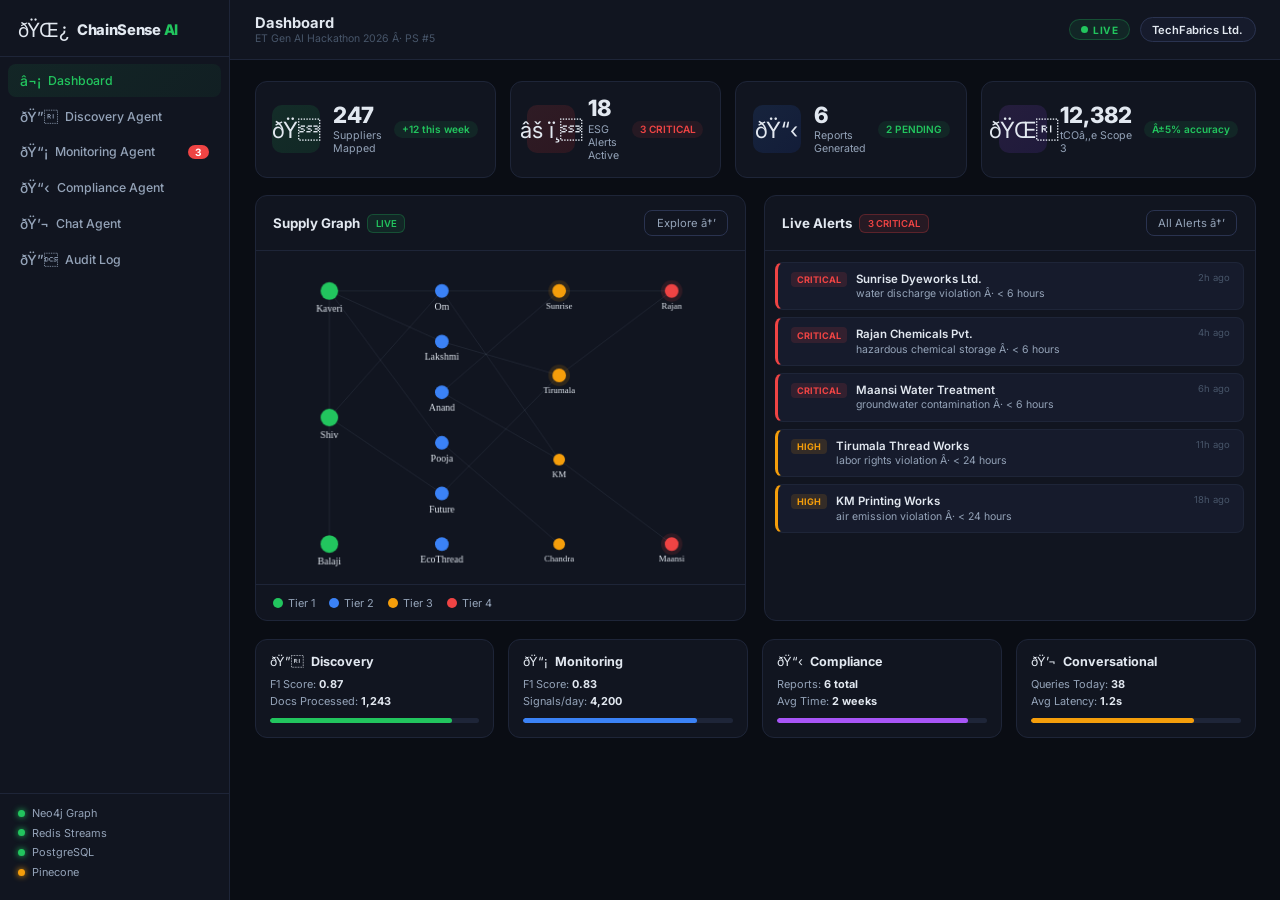
==== demo/ChainSense_AI_Demo.html @ 5a939021 "feat(demo): complete interactive frontend demo (no API keys required) - Single-file demo: demo/Chain" ====
﻿<!DOCTYPE html>
<html lang="en">
<head>
  <meta charset="UTF-8" />
  <meta name="viewport" content="width=device-width, initial-scale=1.0" />
  <title>ChainSense AI â€” Scope 3 Supply Chain Intelligence</title>
  <meta name="description" content="ChainSense AI: Autonomous GenAI platform for Scope 3 supply chain ESG intelligence. Discover, monitor, and report on Tier 1-4 suppliers in real time." />
  <link rel="preconnect" href="https://fonts.googleapis.com" />
  <link href="https://fonts.googleapis.com/css2?family=Inter:wght@300;400;500;600;700;800&family=JetBrains+Mono:wght@400;500&display=swap" rel="stylesheet" />
  <style>
/* â”€â”€â”€ Reset & Base â”€â”€â”€â”€â”€â”€â”€â”€â”€â”€â”€â”€â”€â”€â”€â”€â”€â”€â”€â”€â”€â”€â”€â”€â”€â”€â”€â”€â”€â”€â”€â”€â”€â”€â”€â”€â”€â”€â”€â”€â”€â”€â”€â”€â”€â”€â”€â”€â”€â”€â”€â”€â”€â”€â”€â”€â”€â”€â”€ */
*, *::before, *::after { box-sizing: border-box; margin: 0; padding: 0; }

:root {
  --bg:       #0a0d14;
  --surface:  #111520;
  --surface2: #161b2c;
  --border:   #1e2538;
  --border2:  #2a3350;
  --text:     #e2e8f0;
  --text2:    #94a3b8;
  --text3:    #475569;
  --accent:   #22c55e;
  --accent2:  #16a34a;
  --blue:     #3b82f6;
  --purple:   #a855f7;
  --amber:    #f59e0b;
  --red:      #ef4444;
  --font:     'Inter', sans-serif;
  --mono:     'JetBrains Mono', monospace;
  --radius:   12px;
  --radius-sm:8px;
  --sidebar-w:230px;
  --topbar-h: 60px;
  --shadow:   0 4px 24px rgba(0,0,0,.45);
}

html { font-size: 14px; }
body {
  font-family: var(--font);
  background: var(--bg);
  color: var(--text);
  display: flex;
  min-height: 100vh;
  overflow-x: hidden;
}

/* â”€â”€â”€ Sidebar â”€â”€â”€â”€â”€â”€â”€â”€â”€â”€â”€â”€â”€â”€â”€â”€â”€â”€â”€â”€â”€â”€â”€â”€â”€â”€â”€â”€â”€â”€â”€â”€â”€â”€â”€â”€â”€â”€â”€â”€â”€â”€â”€â”€â”€â”€â”€â”€â”€â”€â”€â”€â”€â”€â”€â”€â”€â”€â”€â”€â”€â”€â”€â”€â”€ */
.sidebar {
  width: var(--sidebar-w);
  background: var(--surface);
  border-right: 1px solid var(--border);
  display: flex;
  flex-direction: column;
  position: fixed;
  top: 0; left: 0; bottom: 0;
  z-index: 100;
  padding: 0 0 1rem;
}

.sidebar-logo {
  display: flex; align-items: center; gap: .6rem;
  padding: 1.25rem 1.25rem 1rem;
  border-bottom: 1px solid var(--border);
  margin-bottom: .5rem;
}
.logo-icon { font-size: 1.4rem; }
.logo-text { font-weight: 800; font-size: 1.05rem; letter-spacing: -.3px; }
.logo-accent { color: var(--accent); }

.sidebar-nav { flex: 1; display: flex; flex-direction: column; gap: 2px; padding: 0 .6rem; }

.nav-item {
  display: flex; align-items: center; gap: .55rem;
  background: none; border: none; color: var(--text2);
  padding: .6rem .8rem; border-radius: var(--radius-sm);
  cursor: pointer; font-size: .88rem; font-family: var(--font);
  font-weight: 500; text-align: left; width: 100%;
  transition: background .15s, color .15s;
  position: relative;
}
.nav-item:hover { background: var(--surface2); color: var(--text); }
.nav-item.active { background: linear-gradient(135deg,#22c55e18,#16a34a12); color: var(--accent); }
.nav-icon { font-size: 1rem; }
.badge {
  margin-left: auto; background: var(--red);
  color: #fff; border-radius: 20px; padding: 1px 7px; font-size: .72rem; font-weight: 700;
}

.sidebar-status {
  border-top: 1px solid var(--border); padding: .9rem 1.25rem .5rem;
  display: flex; flex-direction: column; gap: .4rem;
}
.status-row { display: flex; align-items: center; gap: .5rem; font-size: .78rem; color: var(--text2); }
.status-dot { width: 7px; height: 7px; border-radius: 50%; }
.status-dot.green { background: var(--accent); box-shadow: 0 0 6px var(--accent); }
.status-dot.yellow { background: var(--amber); box-shadow: 0 0 6px var(--amber); }

/* â”€â”€â”€ Main â”€â”€â”€â”€â”€â”€â”€â”€â”€â”€â”€â”€â”€â”€â”€â”€â”€â”€â”€â”€â”€â”€â”€â”€â”€â”€â”€â”€â”€â”€â”€â”€â”€â”€â”€â”€â”€â”€â”€â”€â”€â”€â”€â”€â”€â”€â”€â”€â”€â”€â”€â”€â”€â”€â”€â”€â”€â”€â”€â”€â”€â”€â”€â”€â”€â”€â”€â”€ */
.main {
  margin-left: var(--sidebar-w);
  flex: 1; display: flex; flex-direction: column;
  min-height: 100vh;
}

.topbar {
  height: var(--topbar-h);
  background: var(--surface);
  border-bottom: 1px solid var(--border);
  display: flex; align-items: center; justify-content: space-between;
  padding: 0 1.75rem;
  position: sticky; top: 0; z-index: 90;
}
.topbar-left { display: flex; flex-direction: column; }
.topbar-title { font-weight: 700; font-size: 1.05rem; }
.topbar-sub { font-size: .75rem; color: var(--text3); }
.topbar-right { display: flex; align-items: center; gap: .75rem; }

.livepill {
  display: flex; align-items: center; gap: .4rem;
  background: #22c55e18; border: 1px solid #22c55e44;
  color: var(--accent); padding: .25rem .75rem; border-radius: 20px;
  font-size: .72rem; font-weight: 700; letter-spacing: .05em;
}
.pulse {
  width: 7px; height: 7px; border-radius: 50%; background: var(--accent);
  animation: pulse 1.4s infinite;
}
@keyframes pulse { 0%,100% { opacity:1; box-shadow:0 0 0 0 #22c55e88; }
  50% { opacity:.7; box-shadow:0 0 0 5px #22c55e00; } }

.enterprise-badge {
  background: var(--surface2); border: 1px solid var(--border2);
  padding: .3rem .8rem; border-radius: 20px; font-size: .8rem; font-weight: 600;
}

/* â”€â”€â”€ Tab Content â”€â”€â”€â”€â”€â”€â”€â”€â”€â”€â”€â”€â”€â”€â”€â”€â”€â”€â”€â”€â”€â”€â”€â”€â”€â”€â”€â”€â”€â”€â”€â”€â”€â”€â”€â”€â”€â”€â”€â”€â”€â”€â”€â”€â”€â”€â”€â”€â”€â”€â”€â”€â”€â”€â”€â”€â”€â”€â”€â”€â”€ */
.tab-content { display: none; padding: 1.5rem 1.75rem; flex: 1; }
.tab-content.active { display: block; }

/* â”€â”€â”€ KPIs â”€â”€â”€â”€â”€â”€â”€â”€â”€â”€â”€â”€â”€â”€â”€â”€â”€â”€â”€â”€â”€â”€â”€â”€â”€â”€â”€â”€â”€â”€â”€â”€â”€â”€â”€â”€â”€â”€â”€â”€â”€â”€â”€â”€â”€â”€â”€â”€â”€â”€â”€â”€â”€â”€â”€â”€â”€â”€â”€â”€â”€â”€â”€â”€â”€â”€â”€â”€ */
.kpi-row { display: grid; grid-template-columns: repeat(4,1fr); gap: 1rem; margin-bottom: 1.25rem; }
.kpi-card {
  background: var(--surface); border: 1px solid var(--border);
  border-radius: var(--radius); padding: 1.1rem 1.2rem;
  display: flex; align-items: center; gap: .9rem;
  transition: border-color .2s, transform .2s;
}
.kpi-card:hover { border-color: var(--border2); transform: translateY(-2px); }
.kpi-icon { font-size: 1.6rem; width: 48px; height: 48px; border-radius: 10px; display:flex;align-items:center;justify-content:center; }
.kpi-info { flex:1; }
.kpi-val { font-size: 1.6rem; font-weight: 800; line-height: 1; }
.kpi-label { font-size: .76rem; color: var(--text2); margin-top: .2rem; }
.kpi-delta { font-size: .72rem; font-weight: 600; padding: .15rem .55rem; border-radius: 20px; white-space:nowrap; }
.kpi-delta.up { color: var(--accent); background: #22c55e18; }
.kpi-delta.down { color: var(--red); background: #ef444418; }

/* â”€â”€â”€ Grid Layouts â”€â”€â”€â”€â”€â”€â”€â”€â”€â”€â”€â”€â”€â”€â”€â”€â”€â”€â”€â”€â”€â”€â”€â”€â”€â”€â”€â”€â”€â”€â”€â”€â”€â”€â”€â”€â”€â”€â”€â”€â”€â”€â”€â”€â”€â”€â”€â”€â”€â”€â”€â”€â”€â”€â”€â”€â”€â”€â”€â”€ */
.grid-2 { display: grid; grid-template-columns: 1fr 1fr; gap: 1.25rem; }
.grid-4 { display: grid; grid-template-columns: repeat(4,1fr); gap: 1rem; margin-top: 1.25rem; }

/* â”€â”€â”€ Cards â”€â”€â”€â”€â”€â”€â”€â”€â”€â”€â”€â”€â”€â”€â”€â”€â”€â”€â”€â”€â”€â”€â”€â”€â”€â”€â”€â”€â”€â”€â”€â”€â”€â”€â”€â”€â”€â”€â”€â”€â”€â”€â”€â”€â”€â”€â”€â”€â”€â”€â”€â”€â”€â”€â”€â”€â”€â”€â”€â”€â”€â”€â”€â”€â”€â”€â”€ */
.card {
  background: var(--surface); border: 1px solid var(--border);
  border-radius: var(--radius); overflow: hidden;
}
.card-tall { min-height: 400px; }
.card-header {
  display: flex; align-items: center; justify-content: space-between;
  padding: 1rem 1.25rem; border-bottom: 1px solid var(--border);
}
.card-header h2 { font-size: .95rem; font-weight: 700; display: flex; align-items: center; gap: .5rem; }

/* â”€â”€â”€ Tags â”€â”€â”€â”€â”€â”€â”€â”€â”€â”€â”€â”€â”€â”€â”€â”€â”€â”€â”€â”€â”€â”€â”€â”€â”€â”€â”€â”€â”€â”€â”€â”€â”€â”€â”€â”€â”€â”€â”€â”€â”€â”€â”€â”€â”€â”€â”€â”€â”€â”€â”€â”€â”€â”€â”€â”€â”€â”€â”€â”€â”€â”€â”€â”€â”€â”€â”€â”€ */
.tag {
  font-size: .68rem; font-weight: 600; padding: .2rem .55rem; border-radius: 6px;
  background: var(--surface2); border: 1px solid var(--border2); color: var(--text2);
}
.tag-live { background: #22c55e18; border-color: #22c55e44; color: var(--accent); }
.tag-crit { background: #ef444418; border-color: #ef444444; color: var(--red); }

/* â”€â”€â”€ Buttons â”€â”€â”€â”€â”€â”€â”€â”€â”€â”€â”€â”€â”€â”€â”€â”€â”€â”€â”€â”€â”€â”€â”€â”€â”€â”€â”€â”€â”€â”€â”€â”€â”€â”€â”€â”€â”€â”€â”€â”€â”€â”€â”€â”€â”€â”€â”€â”€â”€â”€â”€â”€â”€â”€â”€â”€â”€â”€â”€â”€â”€â”€â”€â”€â”€ */
.btn-ghost {
  background: none; border: 1px solid var(--border2); color: var(--text2);
  padding: .35rem .8rem; border-radius: var(--radius-sm); cursor: pointer;
  font-family: var(--font); font-size: .8rem; transition: all .15s;
}
.btn-ghost:hover { border-color: var(--accent); color: var(--accent); }
.btn-primary {
  background: linear-gradient(135deg,var(--accent),var(--accent2));
  color: #fff; border: none; padding: .6rem 1.25rem; border-radius: var(--radius-sm);
  cursor: pointer; font-family: var(--font); font-size: .88rem; font-weight: 600;
  transition: opacity .15s, transform .15s; width: 100%; margin-top: .5rem;
}
.btn-primary:hover { opacity: .9; transform: translateY(-1px); }
.btn-success {
  background: linear-gradient(135deg,#22c55e,#16a34a); color:#fff; border:none;
  padding:.5rem 1rem; border-radius:var(--radius-sm); cursor:pointer;
  font-family:var(--font); font-size:.85rem; font-weight:600; transition:opacity .15s;
}
.btn-success:hover { opacity:.9; }
.btn-danger {
  background: linear-gradient(135deg,#ef4444,#dc2626); color:#fff; border:none;
  padding:.5rem 1rem; border-radius:var(--radius-sm); cursor:pointer;
  font-family:var(--font); font-size:.85rem; font-weight:600; transition:opacity .15s;
}
.btn-danger:hover { opacity:.9; }

/* â”€â”€â”€ Graph Canvas â”€â”€â”€â”€â”€â”€â”€â”€â”€â”€â”€â”€â”€â”€â”€â”€â”€â”€â”€â”€â”€â”€â”€â”€â”€â”€â”€â”€â”€â”€â”€â”€â”€â”€â”€â”€â”€â”€â”€â”€â”€â”€â”€â”€â”€â”€â”€â”€â”€â”€â”€â”€â”€â”€â”€â”€â”€â”€â”€â”€ */
canvas { display: block; width: 100%; }
.graph-legend {
  display: flex; gap: 1rem; padding: .75rem 1.25rem;
  border-top: 1px solid var(--border);
}
.leg { display:flex;align-items:center;gap:.35rem; font-size:.78rem; color:var(--text2); }
.dot { width:10px;height:10px;border-radius:50%; }

/* â”€â”€â”€ Alert Feed â”€â”€â”€â”€â”€â”€â”€â”€â”€â”€â”€â”€â”€â”€â”€â”€â”€â”€â”€â”€â”€â”€â”€â”€â”€â”€â”€â”€â”€â”€â”€â”€â”€â”€â”€â”€â”€â”€â”€â”€â”€â”€â”€â”€â”€â”€â”€â”€â”€â”€â”€â”€â”€â”€â”€â”€â”€â”€â”€â”€â”€â”€ */
.alert-feed { padding: .75rem; display: flex; flex-direction: column; gap: .5rem; max-height: 340px; overflow-y: auto; }
.alert-mini {
  background: var(--surface2); border: 1px solid var(--border);
  border-radius: var(--radius-sm); padding: .65rem .9rem;
  display: flex; align-items: flex-start; gap: .6rem;
  animation: fadeIn .3s ease;
}
.alert-mini.CRITICAL { border-left: 3px solid var(--red); }
.alert-mini.HIGH { border-left: 3px solid var(--amber); }
.alert-mini.MEDIUM { border-left: 3px solid var(--blue); }
.alert-mini.LOW { border-left: 3px solid var(--text3); }
.alert-sev {
  font-size: .65rem; font-weight: 700; padding: .15rem .45rem; border-radius: 4px; white-space:nowrap;
}
.sev-CRITICAL { background:#ef444422; color:var(--red); }
.sev-HIGH { background:#f59e0b22; color:var(--amber); }
.sev-MEDIUM { background:#3b82f622; color:var(--blue); }
.sev-LOW { background:#47556922; color:var(--text2); }
.alert-info { flex:1; }
.alert-supplier { font-weight: 600; font-size: .82rem; }
.alert-desc { font-size: .75rem; color: var(--text2); margin-top: .1rem; }
.alert-time { font-size: .68rem; color: var(--text3); white-space:nowrap; }

/* â”€â”€â”€ Agent Cards â”€â”€â”€â”€â”€â”€â”€â”€â”€â”€â”€â”€â”€â”€â”€â”€â”€â”€â”€â”€â”€â”€â”€â”€â”€â”€â”€â”€â”€â”€â”€â”€â”€â”€â”€â”€â”€â”€â”€â”€â”€â”€â”€â”€â”€â”€â”€â”€â”€â”€â”€â”€â”€â”€â”€â”€â”€â”€â”€â”€â”€ */
.agent-card {
  background: var(--surface); border: 1px solid var(--border);
  border-radius: var(--radius); padding: 1rem;
}
.agent-hdr { display:flex;align-items:center;gap:.5rem; font-size:.9rem; margin-bottom:.6rem; }
.agent-stat { font-size:.78rem; color:var(--text2); margin-bottom:.2rem; }
.agent-stat b { color:var(--text); }
.progress-bar { background:var(--border); border-radius:20px; height:5px; margin-top:.7rem; overflow:hidden; }
.progress-fill { height:100%; border-radius:20px; transition:width 1s ease; }
.green { color: var(--accent); }

/* â”€â”€â”€ Upload â”€â”€â”€â”€â”€â”€â”€â”€â”€â”€â”€â”€â”€â”€â”€â”€â”€â”€â”€â”€â”€â”€â”€â”€â”€â”€â”€â”€â”€â”€â”€â”€â”€â”€â”€â”€â”€â”€â”€â”€â”€â”€â”€â”€â”€â”€â”€â”€â”€â”€â”€â”€â”€â”€â”€â”€â”€â”€â”€â”€â”€â”€â”€â”€â”€â”€ */
.upload-zone {
  border: 2px dashed var(--border2); border-radius: var(--radius);
  padding: 2.5rem 1.5rem; text-align: center; cursor: pointer;
  margin: 1.25rem; transition: border-color .2s, background .2s;
}
.upload-zone:hover { border-color: var(--accent); background: #22c55e08; }
.upload-icon { font-size: 2.5rem; margin-bottom: .75rem; }
.upload-zone p { color: var(--text2); font-size: .9rem; margin-bottom: .35rem; }
.upload-hint { font-size: .75rem; color: var(--text3); }

.stage-list { padding: 1rem 1.25rem; display: flex; flex-direction: column; gap: .5rem; }
.stage-item {
  display: flex; align-items: center; gap: .6rem;
  font-size: .82rem; color: var(--text2);
}
.stage-icon { font-size: 1rem; }

/* â”€â”€â”€ Tables â”€â”€â”€â”€â”€â”€â”€â”€â”€â”€â”€â”€â”€â”€â”€â”€â”€â”€â”€â”€â”€â”€â”€â”€â”€â”€â”€â”€â”€â”€â”€â”€â”€â”€â”€â”€â”€â”€â”€â”€â”€â”€â”€â”€â”€â”€â”€â”€â”€â”€â”€â”€â”€â”€â”€â”€â”€â”€â”€â”€â”€â”€â”€â”€â”€â”€ */
.data-table { width: 100%; border-collapse: collapse; }
.data-table th {
  padding: .65rem 1rem; text-align: left; font-size: .72rem; font-weight: 600;
  color: var(--text3); border-bottom: 1px solid var(--border); text-transform: uppercase; letter-spacing: .05em;
  background: var(--surface);
}
.data-table td {
  padding: .65rem 1rem; font-size: .82rem; border-bottom: 1px solid var(--border);
}
.data-table tr:last-child td { border-bottom: none; }
.data-table tr:hover td { background: var(--surface2); }
.risk-badge {
  display: inline-flex; align-items: center; gap: .3rem;
  padding: .2rem .5rem; border-radius: 6px; font-size: .75rem; font-weight: 600;
}
.risk-low { background:#22c55e18;color:var(--accent); }
.risk-med { background:#f59e0b18;color:var(--amber); }
.risk-high { background:#ef444418;color:var(--red); }
#supplier-table-wrap { max-height: 260px; overflow-y: auto; }

/* â”€â”€â”€ Filter toolbar â”€â”€â”€â”€â”€â”€â”€â”€â”€â”€â”€â”€â”€â”€â”€â”€â”€â”€â”€â”€â”€â”€â”€â”€â”€â”€â”€â”€â”€â”€â”€â”€â”€â”€â”€â”€â”€â”€â”€â”€â”€â”€â”€â”€â”€â”€â”€â”€â”€â”€â”€â”€â”€â”€â”€â”€â”€â”€ */
.filter-toolbar {
  display: flex; align-items: center; gap: .5rem; flex-wrap: wrap;
  margin-bottom: 1.25rem; font-size: .8rem; color: var(--text2);
}
.filter-row { display:flex;gap:.4rem; }
.pill {
  background: var(--surface2); border: 1px solid var(--border2) ;
  color: var(--text2); padding: .3rem .75rem; border-radius: 20px;
  cursor: pointer; font-family: var(--font); font-size: .78rem; transition: all .15s;
}
.pill:hover, .pill.active { background: var(--accent); border-color: var(--accent); color: #fff; }
.pill.crit { }
.pill.crit.active { background:var(--red); border-color:var(--red); }
.pill.high.active { background:var(--amber); border-color:var(--amber); }

/* â”€â”€â”€ Alerts Grid â”€â”€â”€â”€â”€â”€â”€â”€â”€â”€â”€â”€â”€â”€â”€â”€â”€â”€â”€â”€â”€â”€â”€â”€â”€â”€â”€â”€â”€â”€â”€â”€â”€â”€â”€â”€â”€â”€â”€â”€â”€â”€â”€â”€â”€â”€â”€â”€â”€â”€â”€â”€â”€â”€â”€â”€â”€â”€â”€â”€â”€ */
.alerts-grid { display: flex; flex-direction: column; gap: .85rem; }
.alert-card {
  background: var(--surface); border: 1px solid var(--border);
  border-radius: var(--radius); padding: 1.1rem 1.25rem;
  display: flex; align-items: flex-start; gap: 1rem;
  animation: fadeIn .3s ease;
  transition: border-color .2s;
}
.alert-card:hover { border-color: var(--border2); }
.alert-card.CRITICAL { border-left: 4px solid var(--red); }
.alert-card.HIGH { border-left: 4px solid var(--amber); }
.alert-card.MEDIUM { border-left: 4px solid var(--blue); }
.alert-card.LOW { border-left: 4px solid var(--text3); }
.alert-card-sev { min-width: 85px; }
.alert-card-body { flex: 1; }
.alert-card-supplier { font-weight: 700; font-size: .9rem; margin-bottom: .25rem; }
.alert-card-summary { font-size: .82rem; color: var(--text2); line-height: 1.5; margin-bottom: .5rem; }
.alert-card-meta { display:flex;gap:1rem;flex-wrap:wrap; }
.alert-meta-item { font-size:.72rem; color:var(--text3); }
.alert-meta-item b { color:var(--text2); }
.alert-labels { display:flex;gap:.35rem; }
.label-chip {
  font-size:.68rem; font-weight:700; padding:.15rem .45rem; border-radius:4px;
  background:var(--surface2); border:1px solid var(--border2); color:var(--text2);
}
.label-E { background:#22c55e18;border-color:#22c55e44;color:var(--accent); }
.label-S { background:#3b82f618;border-color:#3b82f644;color:var(--blue); }
.label-G { background:#a855f718;border-color:#a855f744;color:var(--purple); }
.conf-bar { display:flex;align-items:center;gap:.5rem; margin-top: .4rem; }
.conf-track { flex:1;height:4px;background:var(--border);border-radius:20px;overflow:hidden; }
.conf-fill { height:100%;border-radius:20px; background:linear-gradient(90deg,var(--accent),var(--blue)); }
.conf-text { font-size:.7rem;color:var(--text3);white-space:nowrap; }

/* â”€â”€â”€ Compliance â”€â”€â”€â”€â”€â”€â”€â”€â”€â”€â”€â”€â”€â”€â”€â”€â”€â”€â”€â”€â”€â”€â”€â”€â”€â”€â”€â”€â”€â”€â”€â”€â”€â”€â”€â”€â”€â”€â”€â”€â”€â”€â”€â”€â”€â”€â”€â”€â”€â”€â”€â”€â”€â”€â”€â”€â”€â”€â”€â”€â”€â”€ */
.form-group { padding: 1rem 1.25rem; }
.form-group label { display:block; font-size:.78rem; color:var(--text2); margin-bottom:.4rem; font-weight:600; }
.form-select {
  width:100%; background:var(--surface2); border:1px solid var(--border2);
  color:var(--text); padding:.55rem .75rem; border-radius:var(--radius-sm);
  font-family:var(--font); font-size:.85rem;
}
.radio-group { display:flex;flex-wrap:wrap;gap:.5rem; }
.radio-item {
  display:flex;align-items:center;gap:.4rem;
  background:var(--surface2); border:1px solid var(--border2);
  padding:.35rem .75rem; border-radius:var(--radius-sm);
  cursor:pointer; font-size:.82rem; transition:border-color .15s;
}
.radio-item:has(input:checked) { border-color:var(--accent); color:var(--accent); }
.hitl-flow {
  display:flex; align-items:center; gap:.4rem; flex-wrap:wrap;
  padding:1.25rem; justify-content:center;
}
.hitl-state {
  padding:.5rem .9rem; border-radius:var(--radius-sm);
  background:var(--surface2); border:1px solid var(--border2);
  font-size:.8rem; font-weight:600; color:var(--text2);
  transition: all .3s;
}
.hitl-state.active { background:#22c55e22;border-color:var(--accent);color:var(--accent); }
.hitl-state.done { background:#22c55e18;border-color:#22c55e44;color:var(--accent); opacity:.6; }
.hitl-arrow { color:var(--text3); font-size:.9rem; }
#report-actions { display:flex;gap:.75rem; flex-wrap:wrap; padding:0 1.25rem 1.25rem; }
.report-section { padding:.75rem 1.25rem; border-bottom:1px solid var(--border); }
.report-section:last-child { border-bottom:none; }
.report-section-title { font-size:.8rem; font-weight:700; color:var(--text2); margin-bottom:.5rem; text-transform:uppercase; letter-spacing:.05em; }
.report-field { display:flex;gap:.5rem;margin-bottom:.3rem;font-size:.82rem; }
.report-field-key { color:var(--text3); min-width:200px; }
.report-gap { background:#ef444408;border:1px solid #ef444422;border-radius:6px;padding:.4rem .7rem;margin-bottom:.35rem;font-size:.8rem;color:#f87171; }
.report-remed { background:#22c55e08;border:1px solid #22c55e22;border-radius:6px;padding:.4rem .7rem;margin-bottom:.35rem;font-size:.8rem;color:#4ade80; }
.emit-big { font-size:2rem;font-weight:800;color:var(--accent);padding:1rem 1.25rem; }
.emit-sub { font-size:.78rem;color:var(--text2); }

/* â”€â”€â”€ Chat â”€â”€â”€â”€â”€â”€â”€â”€â”€â”€â”€â”€â”€â”€â”€â”€â”€â”€â”€â”€â”€â”€â”€â”€â”€â”€â”€â”€â”€â”€â”€â”€â”€â”€â”€â”€â”€â”€â”€â”€â”€â”€â”€â”€â”€â”€â”€â”€â”€â”€â”€â”€â”€â”€â”€â”€â”€â”€â”€â”€â”€â”€â”€â”€â”€â”€â”€â”€ */
.chat-container { max-width: 820px; margin: 0 auto; display:flex;flex-direction:column;height:calc(100vh - var(--topbar-h) - 3rem); }
.chat-suggestions { margin-bottom: 1.5rem; }
.sugg-label { font-size:.78rem;color:var(--text3);margin-bottom:.6rem; }
.sugg-grid { display:flex;flex-wrap:wrap;gap:.5rem; }
.sugg-chip {
  background:var(--surface2); border:1px solid var(--border2); color:var(--text2);
  padding:.4rem .85rem; border-radius:20px; cursor:pointer;
  font-family:var(--font); font-size:.78rem; transition:all .15s;
}
.sugg-chip:hover { border-color:var(--accent); color:var(--accent); }
.chat-messages { flex:1;overflow-y:auto;display:flex;flex-direction:column;gap:.9rem;padding:.25rem 0; }
.chat-msg { display:flex;gap:.75rem;max-width:100%;animation:fadeIn .25s ease; }
.chat-msg.user { flex-direction:row-reverse; }
.chat-avatar {
  width:34px;height:34px;border-radius:50%;display:flex;align-items:center;
  justify-content:center;font-size:1rem;flex-shrink:0;
}
.chat-msg.ai .chat-avatar { background:linear-gradient(135deg,#22c55e,#16a34a); }
.chat-msg.user .chat-avatar { background:linear-gradient(135deg,#3b82f6,#1d4ed8); }
.chat-bubble {
  background:var(--surface); border:1px solid var(--border);
  border-radius:var(--radius); padding:.85rem 1.1rem;
  font-size:.85rem; line-height:1.6; max-width:82%;
}
.chat-msg.user .chat-bubble { background:linear-gradient(135deg,#3b82f618,#1d4ed813); border-color:#3b82f644; }
.chat-msg.ai .chat-bubble pre {
  background:var(--surface2); border:1px solid var(--border2);
  border-radius:var(--radius-sm); padding:.75rem; margin:.5rem 0;
  font-family:var(--mono); font-size:.75rem; overflow-x:auto; white-space:pre-wrap;
}
.chat-input-row { display:flex;gap:.75rem;margin-top:1rem; }
.chat-input {
  flex:1; background:var(--surface); border:1px solid var(--border2);
  color:var(--text); padding:.7rem 1rem; border-radius:var(--radius-sm);
  font-family:var(--font); font-size:.88rem; outline:none;
  transition:border-color .15s;
}
.chat-input:focus { border-color:var(--accent); }
.chat-send { width:100px; }
.chat-footnote { font-size:.72rem;color:var(--text3);text-align:center;margin-top:.75rem; }
.typing { display:flex;gap:4px;padding:.5rem .25rem; }
.typing span { width:7px;height:7px;border-radius:50%;background:var(--text3);animation:bounce .9s infinite; }
.typing span:nth-child(2) { animation-delay:.2s; }
.typing span:nth-child(3) { animation-delay:.4s; }
@keyframes bounce { 0%,80%,100%{transform:translateY(0)} 40%{transform:translateY(-6px)} }

/* â”€â”€â”€ Audit Log â”€â”€â”€â”€â”€â”€â”€â”€â”€â”€â”€â”€â”€â”€â”€â”€â”€â”€â”€â”€â”€â”€â”€â”€â”€â”€â”€â”€â”€â”€â”€â”€â”€â”€â”€â”€â”€â”€â”€â”€â”€â”€â”€â”€â”€â”€â”€â”€â”€â”€â”€â”€â”€â”€â”€â”€â”€â”€â”€â”€â”€â”€â”€ */
.mono { font-family:var(--mono); font-size:.72rem; color:var(--text3); }

/* â”€â”€â”€ Misc â”€â”€â”€â”€â”€â”€â”€â”€â”€â”€â”€â”€â”€â”€â”€â”€â”€â”€â”€â”€â”€â”€â”€â”€â”€â”€â”€â”€â”€â”€â”€â”€â”€â”€â”€â”€â”€â”€â”€â”€â”€â”€â”€â”€â”€â”€â”€â”€â”€â”€â”€â”€â”€â”€â”€â”€â”€â”€â”€â”€â”€â”€â”€â”€â”€â”€â”€â”€ */
.empty-state { padding:2rem;text-align:center;color:var(--text3);font-size:.85rem; }
@keyframes fadeIn { from{opacity:0;transform:translateY(4px)} to{opacity:1;transform:translateY(0)} }

/* â”€â”€â”€ Scrollbar â”€â”€â”€â”€â”€â”€â”€â”€â”€â”€â”€â”€â”€â”€â”€â”€â”€â”€â”€â”€â”€â”€â”€â”€â”€â”€â”€â”€â”€â”€â”€â”€â”€â”€â”€â”€â”€â”€â”€â”€â”€â”€â”€â”€â”€â”€â”€â”€â”€â”€â”€â”€â”€â”€â”€â”€â”€â”€â”€â”€â”€â”€â”€ */
::-webkit-scrollbar { width:5px; height:5px; }
::-webkit-scrollbar-track { background:var(--bg); }
::-webkit-scrollbar-thumb { background:var(--border2); border-radius:20px; }

</style>
</head>
<body>
  <!-- Sidebar -->
  <aside class="sidebar" id="sidebar">
    <div class="sidebar-logo">
      <span class="logo-icon">ðŸŒ¿</span>
      <span class="logo-text">ChainSense<span class="logo-accent"> AI</span></span>
    </div>
    <nav class="sidebar-nav">
      <button class="nav-item active" data-tab="dashboard" id="nav-dashboard">
        <span class="nav-icon">â¬¡</span> Dashboard
      </button>
      <button class="nav-item" data-tab="discovery" id="nav-discovery">
        <span class="nav-icon">ðŸ”</span> Discovery Agent
      </button>
      <button class="nav-item" data-tab="monitoring" id="nav-monitoring">
        <span class="nav-icon">ðŸ“¡</span> Monitoring Agent
        <span class="badge" id="alert-badge">3</span>
      </button>
      <button class="nav-item" data-tab="compliance" id="nav-compliance">
        <span class="nav-icon">ðŸ“‹</span> Compliance Agent
      </button>
      <button class="nav-item" data-tab="conversational" id="nav-conversational">
        <span class="nav-icon">ðŸ’¬</span> Chat Agent
      </button>
      <button class="nav-item" data-tab="auditlog" id="nav-auditlog">
        <span class="nav-icon">ðŸ”</span> Audit Log
      </button>
    </nav>
    <div class="sidebar-status">
      <div class="status-row"><span class="status-dot green"></span> Neo4j Graph</div>
      <div class="status-row"><span class="status-dot green"></span> Redis Streams</div>
      <div class="status-row"><span class="status-dot green"></span> PostgreSQL</div>
      <div class="status-row"><span class="status-dot yellow"></span> Pinecone</div>
    </div>
  </aside>

  <!-- Main -->
  <main class="main">
    <!-- Top Bar -->
    <header class="topbar">
      <div class="topbar-left">
        <span class="topbar-title" id="page-title">Dashboard</span>
        <span class="topbar-sub" id="page-sub">ET Gen AI Hackathon 2026 Â· PS #5</span>
      </div>
      <div class="topbar-right">
        <div class="livepill"><span class="pulse"></span> LIVE</div>
        <div class="enterprise-badge">TechFabrics Ltd.</div>
      </div>
    </header>

    <!-- â•â•â•â•â•â•â•â•â•â•â•â•â•â•â•â•â•â•â•â•â•â•â• DASHBOARD â•â•â•â•â•â•â•â•â•â•â•â•â•â•â•â•â•â•â•â•â•â•â• -->
    <section class="tab-content active" id="tab-dashboard">
      <div class="kpi-row">
        <div class="kpi-card">
          <div class="kpi-icon" style="background:linear-gradient(135deg,#22c55e22,#16a34a22)">ðŸ­</div>
          <div class="kpi-info"><div class="kpi-val" id="kpi-suppliers">247</div><div class="kpi-label">Suppliers Mapped</div></div>
          <div class="kpi-delta up">+12 this week</div>
        </div>
        <div class="kpi-card">
          <div class="kpi-icon" style="background:linear-gradient(135deg,#ef444422,#dc262622)">âš ï¸</div>
          <div class="kpi-info"><div class="kpi-val" id="kpi-alerts">18</div><div class="kpi-label">ESG Alerts Active</div></div>
          <div class="kpi-delta down">3 CRITICAL</div>
        </div>
        <div class="kpi-card">
          <div class="kpi-icon" style="background:linear-gradient(135deg,#3b82f622,#1d4ed822)">ðŸ“‹</div>
          <div class="kpi-info"><div class="kpi-val" id="kpi-reports">6</div><div class="kpi-label">Reports Generated</div></div>
          <div class="kpi-delta up">2 PENDING</div>
        </div>
        <div class="kpi-card">
          <div class="kpi-icon" style="background:linear-gradient(135deg,#a855f722,#7c3aed22)">ðŸŒ</div>
          <div class="kpi-info"><div class="kpi-val" id="kpi-co2">12,480</div><div class="kpi-label">tCOâ‚‚e Scope 3</div></div>
          <div class="kpi-delta up">Â±5% accuracy</div>
        </div>
      </div>

      <div class="grid-2">
        <!-- Supply Graph Preview -->
        <div class="card card-tall">
          <div class="card-header">
            <h2>Supply Graph <span class="tag tag-live">LIVE</span></h2>
            <button class="btn-ghost" onclick="switchTab('discovery')">Explore â†’</button>
          </div>
          <canvas id="graphCanvas" width="500" height="340"></canvas>
          <div class="graph-legend">
            <span class="leg"><span class="dot" style="background:#22c55e"></span>Tier 1</span>
            <span class="leg"><span class="dot" style="background:#3b82f6"></span>Tier 2</span>
            <span class="leg"><span class="dot" style="background:#f59e0b"></span>Tier 3</span>
            <span class="leg"><span class="dot" style="background:#ef4444"></span>Tier 4</span>
          </div>
        </div>

        <!-- Live Alerts Feed -->
        <div class="card card-tall">
          <div class="card-header">
            <h2>Live Alerts <span class="tag tag-crit">3 CRITICAL</span></h2>
            <button class="btn-ghost" onclick="switchTab('monitoring')">All Alerts â†’</button>
          </div>
          <div class="alert-feed" id="alert-feed-dash"></div>
        </div>
      </div>

      <!-- Agent Status Row -->
      <div class="grid-4">
        <div class="agent-card">
          <div class="agent-hdr"><span>ðŸ”</span><b>Discovery</b></div>
          <div class="agent-stat">F1 Score: <b class="green">0.87</b></div>
          <div class="agent-stat">Docs Processed: <b>1,243</b></div>
          <div class="progress-bar"><div class="progress-fill" style="width:87%;background:#22c55e"></div></div>
        </div>
        <div class="agent-card">
          <div class="agent-hdr"><span>ðŸ“¡</span><b>Monitoring</b></div>
          <div class="agent-stat">F1 Score: <b class="green">0.83</b></div>
          <div class="agent-stat">Signals/day: <b>4,200</b></div>
          <div class="progress-bar"><div class="progress-fill" style="width:83%;background:#3b82f6"></div></div>
        </div>
        <div class="agent-card">
          <div class="agent-hdr"><span>ðŸ“‹</span><b>Compliance</b></div>
          <div class="agent-stat">Reports: <b>6 total</b></div>
          <div class="agent-stat">Avg Time: <b class="green">2 weeks</b></div>
          <div class="progress-bar"><div class="progress-fill" style="width:91%;background:#a855f7"></div></div>
        </div>
        <div class="agent-card">
          <div class="agent-hdr"><span>ðŸ’¬</span><b>Conversational</b></div>
          <div class="agent-stat">Queries Today: <b>38</b></div>
          <div class="agent-stat">Avg Latency: <b class="green">1.2s</b></div>
          <div class="progress-bar"><div class="progress-fill" style="width:78%;background:#f59e0b"></div></div>
        </div>
      </div>
    </section>

    <!-- â•â•â•â•â•â•â•â•â•â•â•â•â•â•â•â•â•â•â•â•â•â•â• DISCOVERY â•â•â•â•â•â•â•â•â•â•â•â•â•â•â•â•â•â•â•â•â•â•â• -->
    <section class="tab-content" id="tab-discovery">
      <div class="grid-2" style="margin-bottom:1.5rem;">
        <div class="card">
          <div class="card-header"><h2>Upload Invoice / PO</h2></div>
          <div class="upload-zone" id="upload-zone" onclick="simulateUpload()">
            <div class="upload-icon">ðŸ“„</div>
            <p>Click to upload or drag PDF/image invoice</p>
            <span class="upload-hint">Supported: PDF, PNG, JPG Â· Max 20MB Â· PII auto-anonymized</span>
          </div>
          <div id="ner-progress" style="display:none">
            <div class="stage-list" id="stage-list"></div>
          </div>
        </div>
        <div class="card">
          <div class="card-header"><h2>NER Results <span class="tag">LLaMA 3.1-8B</span></h2></div>
          <div id="ner-results">
            <div class="empty-state">Upload an invoice to see extracted supplier entities</div>
          </div>
        </div>
      </div>
      <div class="card">
        <div class="card-header">
          <h2>Supplier Graph <span class="tag tag-live">247 nodes Â· 389 edges</span></h2>
          <div class="filter-row">
            <button class="pill active" onclick="filterGraph('all',this)">All</button>
            <button class="pill" onclick="filterGraph('t1',this)">Tier 1</button>
            <button class="pill" onclick="filterGraph('t2',this)">Tier 2</button>
            <button class="pill" onclick="filterGraph('t3',this)">Tier 3+</button>
          </div>
        </div>
        <canvas id="graphCanvasBig" width="900" height="420"></canvas>
        <div id="supplier-table-wrap">
          <table class="data-table" id="supplier-table">
            <thead><tr><th>Supplier</th><th>GST</th><th>Tier</th><th>Location</th><th>Material</th><th>Risk Score</th><th>Status</th></tr></thead>
            <tbody id="supplier-tbody"></tbody>
          </table>
        </div>
      </div>
    </section>

    <!-- â•â•â•â•â•â•â•â•â•â•â•â•â•â•â•â•â•â•â•â•â•â•â• MONITORING â•â•â•â•â•â•â•â•â•â•â•â•â•â•â•â•â•â•â•â•â•â•â• -->
    <section class="tab-content" id="tab-monitoring">
      <div class="filter-toolbar">
        <label>Severity:</label>
        <button class="pill active" onclick="filterAlerts('all',this)">All</button>
        <button class="pill crit" onclick="filterAlerts('CRITICAL',this)">CRITICAL</button>
        <button class="pill high" onclick="filterAlerts('HIGH',this)">HIGH</button>
        <button class="pill med" onclick="filterAlerts('MEDIUM',this)">MEDIUM</button>
        <button class="pill low" onclick="filterAlerts('LOW',this)">LOW</button>
        &nbsp;&nbsp;<label>Label:</label>
        <button class="pill" onclick="filterAlerts('E',this)">ðŸŒ¿ Environmental</button>
        <button class="pill" onclick="filterAlerts('S',this)">ðŸ¤ Social</button>
        <button class="pill" onclick="filterAlerts('G',this)">ðŸ›ï¸ Governance</button>
      </div>
      <div id="alerts-grid" class="alerts-grid"></div>
    </section>

    <!-- â•â•â•â•â•â•â•â•â•â•â•â•â•â•â•â•â•â•â•â•â•â•â• COMPLIANCE â•â•â•â•â•â•â•â•â•â•â•â•â•â•â•â•â•â•â•â•â•â•â• -->
    <section class="tab-content" id="tab-compliance">
      <div class="grid-2" style="margin-bottom:1.5rem">
        <div class="card">
          <div class="card-header"><h2>Generate Compliance Report</h2></div>
          <div class="form-group">
            <label>Supplier</label>
            <select id="report-supplier" class="form-select">
              <option>Sunrise Dyeworks Ltd. (Tier 3)</option>
              <option>Kaveri Spinning Mills (Tier 1)</option>
              <option>Om Weaving Corporation (Tier 2)</option>
              <option>Tirumala Thread Works (Tier 3)</option>
            </select>
          </div>
          <div class="form-group">
            <label>Framework</label>
            <div class="radio-group">
              <label class="radio-item"><input type="radio" name="framework" value="BRSR_CORE" checked /> BRSR Core (SEBI)</label>
              <label class="radio-item"><input type="radio" name="framework" value="CSRD_ESRS" /> EU CSRD/ESRS</label>
              <label class="radio-item"><input type="radio" name="framework" value="GRI_2021" /> GRI 2021</label>
              <label class="radio-item"><input type="radio" name="framework" value="SASB" /> SASB</label>
            </div>
          </div>
          <button class="btn-primary" id="gen-report-btn" onclick="generateReport()">âš¡ Generate Report</button>
        </div>
        <div class="card">
          <div class="card-header"><h2>HITL State Machine</h2></div>
          <div class="hitl-flow" id="hitl-flow">
            <div class="hitl-state" id="hs-DRAFT">DRAFT</div>
            <div class="hitl-arrow">â†’</div>
            <div class="hitl-state" id="hs-PENDING_REVIEW">PENDING REVIEW</div>
            <div class="hitl-arrow">â†’</div>
            <div class="hitl-state" id="hs-APPROVED">APPROVED</div>
            <div class="hitl-arrow">â†’</div>
            <div class="hitl-state" id="hs-FILED">FILED âœ…</div>
          </div>
          <div id="report-actions" style="margin-top:1rem;display:none">
            <button class="btn-success" onclick="approveReport()">âœ… Approve Report</button>
            <button class="btn-danger" onclick="requestRevision()">â†© Request Revision</button>
          </div>
        </div>
      </div>
      <div class="card" id="report-preview-card" style="display:none">
        <div class="card-header">
          <h2 id="report-title">BRSR Core Compliance Report</h2>
          <div>
            <span class="tag" id="report-state-badge">DRAFT</span>
            <button class="btn-ghost" onclick="downloadReport()">â¬‡ Download JSON</button>
          </div>
        </div>
        <div id="report-content"></div>
      </div>
      <div class="card">
        <div class="card-header"><h2>Report Registry</h2></div>
        <table class="data-table">
          <thead><tr><th>Report ID</th><th>Supplier</th><th>Framework</th><th>Model Used</th><th>State</th><th>Created</th><th>Actions</th></tr></thead>
          <tbody id="report-registry"></tbody>
        </table>
      </div>
    </section>

    <!-- â•â•â•â•â•â•â•â•â•â•â•â•â•â•â•â•â•â•â•â•â•â•â• CONVERSATIONAL â•â•â•â•â•â•â•â•â•â•â•â•â•â•â•â•â•â•â•â•â•â•â• -->
    <section class="tab-content" id="tab-conversational">
      <div class="chat-container">
        <div class="chat-suggestions" id="chat-suggestions">
          <p class="sugg-label">Try asking:</p>
          <div class="sugg-grid">
            <button class="sugg-chip" onclick="sendSuggestion(this)">Show Tamil Nadu suppliers with water risk score &gt; 70</button>
            <button class="sugg-chip" onclick="sendSuggestion(this)">Which Tier-3 suppliers have CPCB violations in the last 30 days?</button>
            <button class="sugg-chip" onclick="sendSuggestion(this)">Generate a Scope 3 emissions summary for Kaveri Spinning Mills</button>
            <button class="sugg-chip" onclick="sendSuggestion(this)">What are the top 5 suppliers by ESG risk score?</button>
            <button class="sugg-chip" onclick="sendSuggestion(this)">List all suppliers missing ISO 14001 certification</button>
            <button class="sugg-chip" onclick="sendSuggestion(this)">Show suppliers with water discharge violations near Tirupur</button>
          </div>
        </div>
        <div class="chat-messages" id="chat-messages"></div>
        <div class="chat-input-row">
          <input type="text" id="chat-input" class="chat-input" placeholder="Ask anything about your supply chain..." onkeydown="if(event.key==='Enter') sendChat()" />
          <button class="btn-primary chat-send" onclick="sendChat()">Send â†—</button>
        </div>
        <div class="chat-footnote">Powered by LangChain Â· Cypher query generation Â· Neo4j + Pinecone Â· IndicBERT multilingual</div>
      </div>
    </section>

    <!-- â•â•â•â•â•â•â•â•â•â•â•â•â•â•â•â•â•â•â•â•â•â•â• AUDIT LOG â•â•â•â•â•â•â•â•â•â•â•â•â•â•â•â•â•â•â•â•â•â•â• -->
    <section class="tab-content" id="tab-auditlog">
      <div class="card" style="margin-bottom:1.5rem">
        <div class="card-header">
          <h2>Tamper-Evident Audit Trail <span class="tag">SHA-256 Hash Chain</span></h2>
          <div class="topbar-right">
            <span class="tag tag-live">PostgreSQL Append-Only</span>
          </div>
        </div>
        <table class="data-table" id="audit-table">
          <thead><tr><th>#</th><th>Timestamp</th><th>Agent</th><th>Event</th><th>Input Hash</th><th>Model</th><th>Confidence</th><th>Chain Hash</th></tr></thead>
          <tbody id="audit-tbody"></tbody>
        </table>
      </div>
    </section>
  </main>

  <script>
// â”€â”€â”€ Mock Data for ChainSense AI Demo â”€â”€â”€â”€â”€â”€â”€â”€â”€â”€â”€â”€â”€â”€â”€â”€â”€â”€â”€â”€â”€â”€â”€â”€â”€â”€â”€â”€â”€â”€â”€â”€â”€â”€â”€â”€â”€â”€â”€â”€â”€

const SUPPLIERS = [
  { id:"SUP001", name:"Kaveri Spinning Mills", gst:"33AABCK1234M1Z5", tier:1, location:"Coimbatore, TN", material:"Cotton Yarn", risk:28, certs:["ISO 9001","GOTS"], status:"Active" },
  { id:"SUP002", name:"Sunrise Dyeworks Ltd.", gst:"33AASSD5678N2Z8", tier:3, location:"Tirupur, TN", material:"Synthetic Dyes", risk:91, certs:[], status:"Active" },
  { id:"SUP003", name:"Om Weaving Corporation", gst:"33AACOW3344P3Z2", tier:2, location:"Erode, TN", material:"Woven Fabric", risk:55, certs:["ISO 14001"], status:"Active" },
  { id:"SUP004", name:"Tirumala Thread Works", gst:"29AACTT9988Q4Z1", tier:3, location:"Mysore, KA", material:"Polyester Thread", risk:73, certs:["ISO 9001"], status:"Active" },
  { id:"SUP005", name:"Rajan Chemicals Pvt.", gst:"33AACRJ4422R5Z9", tier:4, location:"Chennai, TN", material:"Bleaching Agent", risk:88, certs:[], status:"Active" },
  { id:"SUP006", name:"Shiv Textiles Exports", gst:"27AACST6688S6Z4", tier:1, location:"Surat, GJ", material:"Polyester Fabric", risk:41, certs:["GOTS","Oeko-Tex"], status:"Active" },
  { id:"SUP007", name:"Lakshmi Embroidery Co.", gst:"33AACLE2255T7Z3", tier:2, location:"Tirupur, TN", material:"Embroidery", risk:33, certs:["ISO 9001"], status:"Active" },
  { id:"SUP008", name:"Balaji Logistics Hub", gst:"33AACBL7711U8Z7", tier:1, location:"Chennai, TN", material:"3PL Logistics", risk:19, certs:["ISO 14001"], status:"Active" },
  { id:"SUP009", name:"KM Printing Works", gst:"33AACKM3388V9Z6", tier:3, location:"Karur, TN", material:"Screen Printing", risk:62, certs:[], status:"Active" },
  { id:"SUP010", name:"Anand Packaging Ltd.", gst:"33AACAN5555W1Z5", tier:2, location:"Salem, TN", material:"Packaging", risk:24, certs:["ISO 14001"], status:"Active" },
  { id:"SUP011", name:"Pooja Zippers & Fastenings", gst:"27AACPZ8877X2Z1", tier:2, location:"Ahmedabad, GJ", material:"Zippers", risk:36, certs:["ISO 9001"], status:"Active" },
  { id:"SUP012", name:"Maansi Water Treatment", gst:"33AACMW1122Y3Z2", tier:4, location:"Tirupur, TN", material:"Water Treatment", risk:79, certs:[], status:"Watch" },
  { id:"SUP013", name:"Future Knits Pvt. Ltd.", gst:"33AACFK4466Z4Z8", tier:2, location:"Ludhiana, PB", material:"Knitwear", risk:45, certs:["ISO 9001","GOTS"], status:"Active" },
  { id:"SUP014", name:"Chandra Button Works", gst:"07AACCB3311A5Z4", tier:3, location:"Delhi, DL", material:"Buttons/Accessories", risk:22, certs:[], status:"Active" },
  { id:"SUP015", name:"EcoThread Solutions", gst:"33AACEL9944B6Z3", tier:2, location:"Tirupur, TN", material:"Recycled Yarn", risk:15, certs:["GRS","Oeko-Tex","ISO 14001"], status:"Active" },
];

const ESG_ALERTS = [
  {
    id:"ALT001", supplier_id:"SUP002", severity:"CRITICAL", labels:["E"],
    violation_type:"water_discharge_violation",
    summary:"CPCB inspection on 2026-03-24 confirmed that Sunrise Dyeworks is discharging untreated effluent containing reactive azo dyes directly into the Noyyal River. COD levels at 4,200 mg/L (limit: 250 mg/L). Closure notice issued. Potential â‚¹2.4Cr penalty.",
    sources:["CPCB Enforcement Report #26/TN/2026","Reuters India", "Tamil Nadu SPCB"],
    confidence:0.96, alert_tier:"< 6 hours", time:"2h ago",
    predicted_risk_days:0
  },
  {
    id:"ALT002", supplier_id:"SUP005", severity:"CRITICAL", labels:["E","G"],
    violation_type:"hazardous_chemical_storage",
    summary:"MCA filing discrepancy detected: Rajan Chemicals Pvt. declared 140MT bleach storage but site inspection by CPCB found 480MT stockpile in unmarked containers, violating Hazardous Waste Rules 2016. Criminal complaint filed by District Collector.",
    sources:["MCA Filings Portal","CPCB Inspection DB","ANI News"],
    confidence:0.93, alert_tier:"< 6 hours", time:"4h ago",
    predicted_risk_days:0
  },
  {
    id:"ALT003", supplier_id:"SUP012", severity:"CRITICAL", labels:["E"],
    violation_type:"groundwater_contamination",
    summary:"Sentinel-2 satellite imagery shows anomalous spectral signature in 500m radius around Maansi Water Treatment facility indicating subsurface leachate plume. Social media reports of discoloured borewell water in adjacent residential areas. TNPCB notified.",
    sources:["Sentinel-2 ESA","Twitter/X API","TNPCB Portal"],
    confidence:0.88, alert_tier:"< 6 hours", time:"6h ago",
    predicted_risk_days:0
  },
  {
    id:"ALT004", supplier_id:"SUP004", severity:"HIGH", labels:["S"],
    violation_type:"labor_rights_violation",
    summary:"Labour Department inspection at Tirumala Thread Works found 38 migrant workers from Odisha employed without proper contracts. Minimum wage records show â‚¹180/day paid against â‚¹345/day mandate. Factory manager detained for questioning.",
    sources:["ET Now","Labour Department Karnataka","LinkedIn reports"],
    confidence:0.82, alert_tier:"< 24 hours", time:"11h ago",
    predicted_risk_days:0
  },
  {
    id:"ALT005", supplier_id:"SUP009", severity:"HIGH", labels:["E"],
    violation_type:"air_emission_violation",
    summary:"KM Printing Works screen printing plant exceeded PM2.5 emission threshold by 3.2Ã— during nighttime operations. SPCB stack monitor triggered 14 automated alerts over 48hr period. Warning notice issued; 15-day compliance deadline.",
    sources:["SPCB Real-Time Monitor","Pollution Control Board TN"],
    confidence:0.79, alert_tier:"< 24 hours", time:"18h ago",
    predicted_risk_days:0
  },
  {
    id:"ALT006", supplier_id:"SUP003", severity:"MEDIUM", labels:["E","S"],
    violation_type:"certification_expiry_risk",
    summary:"Om Weaving Corporation's ISO 14001 certification expires in 47 days (May 15, 2026). No renewal audit has been scheduled. Losing this certification will affect BRSR Core Section A9 disclosures and may trigger buyer code-of-conduct clause.",
    sources:["ISO Registry","Internal Supply Chain DB"],
    confidence:0.91, alert_tier:"< 72 hours", time:"1d ago",
    predicted_risk_days:47
  },
  {
    id:"ALT007", supplier_id:"SUP006", severity:"MEDIUM", labels:["G"],
    violation_type:"financial_stress_indicator",
    summary:"Shiv Textiles Exports' Q3 FY26 balance sheet shows 4.2Ã— debt-to-equity ratio, up from 1.8Ã— in Q2. Three promoter shareholding pledges filed with SEBI in past 30 days. Credit rating downgraded from BBB+ to BB by CRISIL. Supply continuity risk flagged.",
    sources:["SEBI Filings","CRISIL Report","BSE Announcements"],
    confidence:0.74, alert_tier:"< 72 hours", time:"2d ago",
    predicted_risk_days:30
  },
  {
    id:"ALT008", supplier_id:"SUP001", severity:"LOW", labels:["E"],
    violation_type:"water_stress_sector_risk",
    summary:"IMD seasonal forecast for Cauvery basin (Q1 2026-27): 19% deficit rainfall probability. Kaveri Spinning Mills draws 4,200 KL/day from Mettur reservoir allocation. Early-stage water stress indicator â€” no current violation.",
    sources:["IMD Seasonal Forecast","CWC Basin Report"],
    confidence:0.68, alert_tier:"Weekly digest", time:"3d ago",
    predicted_risk_days:60
  },
];

const REPORTS = [
  { id:"RPT6A2F", supplier:"Sunrise Dyeworks Ltd.", framework:"BRSR_CORE", model:"GPT-4o (primary)", state:"PENDING_REVIEW", created:"2026-03-25 09:14" },
  { id:"RPT9C1B", supplier:"Kaveri Spinning Mills", framework:"GRI_2021", model:"GPT-4o (primary)", state:"FILED", created:"2026-03-20 14:30" },
  { id:"RPT3E8D", supplier:"Om Weaving Corporation", framework:"CSRD_ESRS", model:"Claude Sonnet 3.7 (fallback 1)", state:"APPROVED", created:"2026-03-22 11:05" },
  { id:"RPT7A4C", supplier:"Tirumala Thread Works", framework:"BRSR_CORE", model:"GPT-4o (primary)", state:"IN_REVISION", created:"2026-03-18 16:45" },
  { id:"RPT2D5E", supplier:"Rajan Chemicals Pvt.", framework:"SASB", model:"GPT-4o (primary)", state:"FILED", created:"2026-03-15 08:20" },
  { id:"RPT8F3A", supplier:"EcoThread Solutions", framework:"GRI_2021", model:"GPT-4o (primary)", state:"DRAFT", created:"2026-03-29 09:55" },
];

const AUDIT_TRAIL = [
  { ts:"2026-03-29 20:18:04", agent:"DISCOVERY", event:"ner.completed", input_hash:"a3f2c8e1", model:"llama-3.1-8b-instruct-q4_K_M", confidence:0.87, chain:"8f3b2d1a" },
  { ts:"2026-03-29 20:18:12", agent:"MONITORING", event:"signal.classified", input_hash:"b7d4e9f2", model:"llama-3.1-70b-versatile", confidence:0.96, chain:"2c6e9f4b" },
  { ts:"2026-03-29 20:18:15", agent:"MONITORING", event:"risk.alert.raised", input_hash:"c9a1f3d5", model:"llama-3.1-70b-versatile", confidence:0.96, chain:"5e1a8c3d" },
  { ts:"2026-03-29 20:19:03", agent:"COMPLIANCE", event:"rag.retrieved", input_hash:"d2b8c6e1", model:"text-embedding-3-small+cohere-rerank", confidence:0.91, chain:"7d4b2f9a" },
  { ts:"2026-03-29 20:19:41", agent:"COMPLIANCE", event:"report.generated", input_hash:"e5c3a9f8", model:"GPT-4o (primary)", confidence:0.94, chain:"1a7e5c3f" },
  { ts:"2026-03-29 20:20:01", agent:"COMPLIANCE", event:"state_transition DRAFTâ†’PENDING_REVIEW", input_hash:"f1d6b4e2", model:"â€”", confidence:1.0, chain:"9b3d7e2c" },
  { ts:"2026-03-29 18:44:22", agent:"DISCOVERY", event:"ner.completed", input_hash:"a8e2f5b1", model:"llama-3.1-8b-instruct-q4_K_M", confidence:0.83, chain:"4c8a1f6e" },
  { ts:"2026-03-29 18:44:29", agent:"MONITORING", event:"signal.classified", input_hash:"b3c7d9a4", model:"llama-3.1-70b-versatile", confidence:0.93, chain:"6f2d8b5c" },
  { ts:"2026-03-29 16:30:11", agent:"CONVERSATIONAL", event:"nl.query.executed", input_hash:"c6f1a8d3", model:"gpt-4o + langchain", confidence:0.98, chain:"3a9c5e7b" },
  { ts:"2026-03-29 14:11:58", agent:"COMPLIANCE", event:"audit_trail_sealed", input_hash:"d9b4e2f7", model:"â€”", confidence:1.0, chain:"8e1f4a2d" },
];

const CHAT_RESPONSES = {
  tamil_nadu: {
    query: "Show Tamil Nadu suppliers with water risk score > 70",
    cypher: `MATCH (s:Supplier)
WHERE s.state = "Tamil Nadu"
  AND s.water_risk_score > 70
RETURN s.name, s.tier, s.location,
       s.water_risk_score, s.risk_score
ORDER BY s.water_risk_score DESC`,
    answer: `Found **4 suppliers** in Tamil Nadu with water risk score > 70:\n\n| Supplier | Tier | Water Risk | ESG Risk |\n|---|---|---|---|\n| Sunrise Dyeworks Ltd. | 3 | ðŸ”´ 96 | 91 |\n| Maansi Water Treatment | 4 | ðŸ”´ 89 | 79 |\n| KM Printing Works | 3 | ðŸŸ¡ 74 | 62 |\n| Om Weaving Corporation | 2 | ðŸŸ¡ 71 | 55 |\n\nâš ï¸ **Sunrise Dyeworks** has an active CRITICAL CPCB violation. Recommend immediate supply chain risk review.`
  },
  cpcb: {
    query: "Which Tier-3 suppliers have CPCB violations in the last 30 days?",
    cypher: `MATCH (s:Supplier)-[:HAS_VIOLATION]->(v:Violation)
WHERE s.tier = 3
  AND v.source = "CPCB"
  AND v.date >= date() - duration({days: 30})
RETURN s.name, s.location, v.type,
       v.severity, v.date
ORDER BY v.date DESC`,
    answer: `Found **2 Tier-3 suppliers** with CPCB violations in the past 30 days:\n\n1. **Sunrise Dyeworks Ltd.** (Tirupur, TN)\n   - Untreated effluent discharge to Noyyal River\n   - COD: 4,200 mg/L (limit 250 mg/L) Â· Closure notice issued\n   - Date: 2026-03-24 Â· Severity: ðŸ”´ CRITICAL\n\n2. **KM Printing Works** (Karur, TN)\n   - PM2.5 exceedance (3.2Ã— threshold)\n   - 15-day compliance deadline\n   - Date: 2026-03-27 Â· Severity: ðŸŸ¡ HIGH`
  },
  scope3: {
    query: "Generate a Scope 3 emissions summary for Kaveri Spinning Mills",
    cypher: `MATCH (s:Supplier {name: "Kaveri Spinning Mills"})
OPTIONAL MATCH (s)-[:SUPPLIES]->(e:Enterprise)
OPTIONAL MATCH (s)-[:HAS_EMISSION_DATA]->(em:EmissionData)
RETURN s.name, s.location, s.material_type,
       sum(em.scope3_tco2e) as total_scope3,
       collect(em.category) as categories`,
    answer: `**Scope 3 Emissions Summary â€” Kaveri Spinning Mills (FY2025-26)**\n\nðŸ“Š Total Scope 3: **1,240 tCOâ‚‚e/year** *(Â±8% confidence)*\n\n| Category | Source | tCOâ‚‚e |\n|---|---|---|\n| Cat 1 â€“ Purchased Goods | Cotton lint processing | 680 |\n| Cat 4 â€“ Upstream Transport | Road freight | 180 |\n| Cat 11 â€“ Processing of sold products | Downstream weaving | 280 |\n| Cat 12 â€“ End-of-life | Textile waste | 100 |\n\nðŸ“Ž Emission factors: IPCC AR6 Table 11.2 (textiles) + India BEE 2023\nWater intensity: 4,200 KL/day Â· Energy: 2.8 MW grid\n\nâœ… Meets BRSR Core GHG boundary requirements (GHG Protocol Scope 3 Standard)`
  },
  top5: {
    query: "What are the top 5 suppliers by ESG risk score?",
    cypher: `MATCH (s:Supplier)
RETURN s.name, s.tier, s.location,
       s.risk_score, s.risk_factors
ORDER BY s.risk_score DESC
LIMIT 5`,
    answer: `**Top 5 Suppliers by ESG Risk Score:**\n\n| Rank | Supplier | Tier | Location | Risk Score | Top Risk |\n|---|---|---|---|---|---|\n| 1 | Sunrise Dyeworks | 3 | Tirupur, TN | ðŸ”´ **91** | CPCB violation |\n| 2 | Rajan Chemicals | 4 | Chennai, TN | ðŸ”´ **88** | Hazardous waste |\n| 3 | Maansi Water Trtmt | 4 | Tirupur, TN | ðŸ”´ **79** | Groundwater |\n| 4 | Tirumala Thread Works | 3 | Mysore, KA | ðŸŸ¡ **73** | Labor rights |\n| 5 | KM Printing Works | 3 | Karur, TN | ðŸŸ¡ **62** | Air emissions |\n\nðŸ’¡ 4 of top 5 are Tier 3-4 suppliers â€” invisible to traditional Tier-1 audits.`
  },
  iso: {
    query: "List all suppliers missing ISO 14001 certification",
    cypher: `MATCH (s:Supplier)
WHERE NOT (s)-[:HAS_CERTIFICATION]->(:Certification {name: "ISO 14001"})
RETURN s.name, s.tier, s.location,
       s.risk_score, s.certifications
ORDER BY s.tier, s.risk_score DESC`,
    answer: `Found **9 suppliers** without ISO 14001 Environmental Management certification:\n\n| Supplier | Tier | Location | Risk Score |\n|---|---|---|---|\n| Sunrise Dyeworks Ltd. | 3 | Tirupur, TN | ðŸ”´ 91 |\n| Rajan Chemicals Pvt. | 4 | Chennai, TN | ðŸ”´ 88 |\n| Maansi Water Treatment | 4 | Tirupur, TN | ðŸ”´ 79 |\n| Tirumala Thread Works | 3 | Mysore, KA | ðŸŸ¡ 73 |\n| KM Printing Works | 3 | Karur, TN | ðŸŸ¡ 62 |\n| Chandra Button Works | 3 | Delhi, DL | ðŸŸ¢ 22 |\n...and 3 more\n\nðŸŽ¯ **Recommendation:** Prioritize ISO 14001 onboarding for Tier 3-4 high-risk suppliers. Estimated cost: â‚¹3-8L per supplier.`
  },
  water: {
    query: "Show suppliers with water discharge violations near Tirupur",
    cypher: `MATCH (s:Supplier)-[:HAS_VIOLATION]->(v:Violation)
WHERE s.location CONTAINS "Tirupur"
  AND v.type CONTAINS "water"
RETURN s.name, s.tier, v.type,
       v.severity, v.regulatory_body, v.date
ORDER BY v.severity, v.date DESC`,
    answer: `Found **2 suppliers** near Tirupur with water-related violations:\n\nðŸ”´ **Sunrise Dyeworks Ltd.** (Tier 3)\n- Untreated effluent to Noyyal River (COD: 4,200 mg/L)\n- Regulatory body: CPCB + TNPCB\n- Status: Closure notice Â· Fine: â‚¹2.4Cr\n- Evidence: [CPCB Report #26/TN/2026]\n\nðŸ”´ **Maansi Water Treatment** (Tier 4)\n- Groundwater contamination via leachate plume\n- Regulatory body: TNPCB (notified)\n- Status: Investigation ongoing Â· Satellite confirmed\n\nðŸ’¡ Both suppliers share a watershed zone. Combined risk may trigger district-level regulatory scrutiny.`
  }
};

</script>
  <script>
// â”€â”€â”€ ChainSense AI â€” Main Application Logic â”€â”€â”€â”€â”€â”€â”€â”€â”€â”€â”€â”€â”€â”€â”€â”€â”€â”€â”€â”€â”€â”€â”€â”€â”€â”€â”€â”€â”€â”€â”€â”€â”€â”€â”€â”€

let currentReport = null;
let reportState = null;
let alertFilter = 'all';
let graphFilter = 'all';

// â”€â”€â”€ Tab Navigation â”€â”€â”€â”€â”€â”€â”€â”€â”€â”€â”€â”€â”€â”€â”€â”€â”€â”€â”€â”€â”€â”€â”€â”€â”€â”€â”€â”€â”€â”€â”€â”€â”€â”€â”€â”€â”€â”€â”€â”€â”€â”€â”€â”€â”€â”€â”€â”€â”€â”€â”€â”€â”€â”€â”€â”€â”€â”€â”€â”€

function switchTab(tab) {
  document.querySelectorAll('.tab-content').forEach(el => el.classList.remove('active'));
  document.querySelectorAll('.nav-item').forEach(el => el.classList.remove('active'));
  document.getElementById('tab-' + tab).classList.add('active');
  document.getElementById('nav-' + tab).classList.add('active');
  const titles = {
    dashboard: 'Dashboard', discovery: 'Discovery Agent',
    monitoring: 'Monitoring Agent', compliance: 'Compliance Agent',
    conversational: 'Chat Agent', auditlog: 'Audit Log'
  };
  const subs = {
    dashboard: 'ET Gen AI Hackathon 2026 Â· PS #5',
    discovery: 'LLaMA 3.1-8B NER + Neo4j Supplier Graph',
    monitoring: 'LLaMA 3.1-70B ESG Signal Classifier Â· 15+ Sources',
    compliance: 'GPT-4o + RAG Â· HITL State Machine',
    conversational: 'LangChain Â· NL â†’ Cypher Â· Multilingual',
    auditlog: 'PostgreSQL Â· Append-Only Â· SHA-256 Hash Chain'
  };
  document.getElementById('page-title').textContent = titles[tab] || tab;
  document.getElementById('page-sub').textContent = subs[tab] || '';
}

document.querySelectorAll('.nav-item').forEach(btn => {
  btn.addEventListener('click', () => switchTab(btn.dataset.tab));
});

// â”€â”€â”€ Dashboard Graph Canvas â”€â”€â”€â”€â”€â”€â”€â”€â”€â”€â”€â”€â”€â”€â”€â”€â”€â”€â”€â”€â”€â”€â”€â”€â”€â”€â”€â”€â”€â”€â”€â”€â”€â”€â”€â”€â”€â”€â”€â”€â”€â”€â”€â”€â”€â”€â”€â”€â”€â”€â”€â”€

function drawGraph(canvasId, suppliers, filterTier) {
  const canvas = document.getElementById(canvasId);
  if (!canvas) return;
  const ctx = canvas.getContext('2d');
  const W = canvas.width, H = canvas.height;
  ctx.clearRect(0, 0, W, H);

  // Build positions
  const tiers = { 1: [], 2: [], 3: [], 4: [] };
  suppliers.forEach(s => tiers[s.tier] && tiers[s.tier].push(s));

  const tierColors = { 1: '#22c55e', 2: '#3b82f6', 3: '#f59e0b', 4: '#ef4444' };
  const tierX = { 1: W * 0.15, 2: W * 0.38, 3: W * 0.62, 4: W * 0.85 };

  const positions = {};
  [1, 2, 3, 4].forEach(t => {
    const list = tiers[t];
    list.forEach((s, i) => {
      const y = H * 0.12 + (H * 0.76 / Math.max(list.length - 1, 1)) * i;
      positions[s.id] = { x: tierX[t], y: list.length === 1 ? H / 2 : y, s };
    });
  });

  // Draw edges (simple: connect adjacent tiers)
  const edges = [
    ['SUP001','SUP003'],['SUP001','SUP007'],['SUP001','SUP011'],['SUP006','SUP003'],
    ['SUP006','SUP013'],['SUP008','SUP001'],['SUP003','SUP002'],['SUP003','SUP009'],
    ['SUP007','SUP004'],['SUP013','SUP004'],['SUP010','SUP002'],['SUP010','SUP009'],
    ['SUP002','SUP005'],['SUP009','SUP012'],['SUP004','SUP005'],['SUP011','SUP014'],
  ];

  edges.forEach(([a, b]) => {
    const pa = positions[a], pb = positions[b];
    if (!pa || !pb) return;
    const showA = filterTier === 'all' || pa.s.tier === parseInt(filterTier.replace('t',''));
    const showB = filterTier === 'all' || pb.s.tier === parseInt(filterTier.replace('t',''));
    if (!showA && !showB) return;
    ctx.beginPath();
    ctx.moveTo(pa.x, pa.y);
    ctx.lineTo(pb.x, pb.y);
    ctx.strokeStyle = 'rgba(148,163,184,0.12)';
    ctx.lineWidth = 1;
    ctx.stroke();
  });

  // Draw nodes
  Object.values(positions).forEach(({ x, y, s }) => {
    const isHighRisk = s.risk > 70;
    const tierOk = filterTier === 'all' || s.tier === parseInt(filterTier.replace('t',''));
    const color = tierColors[s.tier];
    const alpha = tierOk ? 1 : 0.2;
    const radius = s.tier === 1 ? 9 : s.tier === 2 ? 7 : 6;

    // Glow for high risk
    if (isHighRisk && tierOk) {
      ctx.beginPath();
      ctx.arc(x, y, radius + 5, 0, Math.PI * 2);
      ctx.fillStyle = color + '22';
      ctx.fill();
    }

    ctx.globalAlpha = alpha;
    ctx.beginPath();
    ctx.arc(x, y, radius, 0, Math.PI * 2);
    ctx.fillStyle = color;
    ctx.fill();

    if (isHighRisk && tierOk) {
      ctx.strokeStyle = color;
      ctx.lineWidth = 2;
      ctx.stroke();
    }

    // Label
    ctx.fillStyle = tierOk ? '#e2e8f0' : '#475569';
    ctx.font = `${radius < 7 ? 9 : 10}px Inter`;
    ctx.textAlign = 'center';
    ctx.fillText(s.name.split(' ')[0], x, y + radius + 12);
    ctx.globalAlpha = 1;
  });

  // Tier labels (big graph only)
  if (canvasId === 'graphCanvasBig') {
    ctx.font = '700 11px Inter';
    ctx.fillStyle = '#475569';
    ctx.textAlign = 'center';
    ['Tier 1', 'Tier 2', 'Tier 3', 'Tier 4'].forEach((t, i) => {
      ctx.fillText(t, [W*0.15, W*0.38, W*0.62, W*0.85][i], 18);
    });
  }
}

// â”€â”€â”€ Alert Feed (Dashboard) â”€â”€â”€â”€â”€â”€â”€â”€â”€â”€â”€â”€â”€â”€â”€â”€â”€â”€â”€â”€â”€â”€â”€â”€â”€â”€â”€â”€â”€â”€â”€â”€â”€â”€â”€â”€â”€â”€â”€â”€â”€â”€â”€â”€â”€â”€â”€â”€â”€â”€â”€â”€

function renderDashAlerts() {
  const container = document.getElementById('alert-feed-dash');
  if (!container) return;
  container.innerHTML = ESG_ALERTS.slice(0, 5).map(a => `
    <div class="alert-mini ${a.severity}">
      <span class="alert-sev sev-${a.severity}">${a.severity}</span>
      <div class="alert-info">
        <div class="alert-supplier">${supplierName(a.supplier_id)}</div>
        <div class="alert-desc">${a.violation_type.replace(/_/g,' ')} Â· ${a.alert_tier}</div>
      </div>
      <span class="alert-time">${a.time}</span>
    </div>
  `).join('');
}

function supplierName(id) {
  return SUPPLIERS.find(s => s.id === id)?.name || id;
}

// â”€â”€â”€ Supplier Table â”€â”€â”€â”€â”€â”€â”€â”€â”€â”€â”€â”€â”€â”€â”€â”€â”€â”€â”€â”€â”€â”€â”€â”€â”€â”€â”€â”€â”€â”€â”€â”€â”€â”€â”€â”€â”€â”€â”€â”€â”€â”€â”€â”€â”€â”€â”€â”€â”€â”€â”€â”€â”€â”€â”€â”€â”€â”€â”€â”€

function renderSupplierTable(filter) {
  const tbody = document.getElementById('supplier-tbody');
  if (!tbody) return;
  const filtered = filter === 'all' ? SUPPLIERS :
    SUPPLIERS.filter(s => s.tier === parseInt(filter.replace('t','') || 0));
  tbody.innerHTML = filtered.map(s => `
    <tr>
      <td><b>${s.name}</b></td>
      <td class="mono">${s.gst}</td>
      <td><span class="risk-badge" style="background:${tierBg(s.tier)};color:${tierColor(s.tier)}">Tier ${s.tier}</span></td>
      <td>${s.location}</td>
      <td>${s.material}</td>
      <td><span class="risk-badge ${riskClass(s.risk)}">${riskBar(s.risk)} ${s.risk}</span></td>
      <td>${s.certs.length ? s.certs.map(c=>`<span class="tag">${c}</span>`).join(' ') : '<span style="color:#475569">â€”</span>'}</td>
    </tr>
  `).join('');
}

function riskClass(r) { return r > 70 ? 'risk-high' : r > 45 ? 'risk-med' : 'risk-low'; }
function riskBar(r) { return r > 70 ? 'ðŸ”´' : r > 45 ? 'ðŸŸ¡' : 'ðŸŸ¢'; }
function tierColor(t) { return ['','#22c55e','#3b82f6','#f59e0b','#ef4444'][t]; }
function tierBg(t) { return ['','#22c55e18','#3b82f618','#f59e0b18','#ef444418'][t]; }

function filterGraph(f, btn) {
  graphFilter = f;
  document.querySelectorAll('#tab-discovery .pill').forEach(p => p.classList.remove('active'));
  btn.classList.add('active');
  drawGraph('graphCanvasBig', SUPPLIERS, f);
  renderSupplierTable(f);
}

// â”€â”€â”€ Upload / NER Simulation â”€â”€â”€â”€â”€â”€â”€â”€â”€â”€â”€â”€â”€â”€â”€â”€â”€â”€â”€â”€â”€â”€â”€â”€â”€â”€â”€â”€â”€â”€â”€â”€â”€â”€â”€â”€â”€â”€â”€â”€â”€â”€â”€â”€â”€â”€â”€â”€â”€â”€â”€

async function simulateUpload() {
  const zone = document.getElementById('upload-zone');
  const progress = document.getElementById('ner-progress');
  const results = document.getElementById('ner-results');
  zone.style.display = 'none';
  progress.style.display = 'block';
  results.innerHTML = '';

  const stages = [
    { icon: 'ðŸ“„', text: 'PDF/image received â€” running OCR via Tesseract + LLMâ€¦', delay: 600 },
    { icon: 'ðŸ”’', text: 'PII anonymization via Microsoft Presidioâ€¦', delay: 700 },
    { icon: 'ðŸ§ ', text: 'LLaMA 3.1-8B NER inference (4-bit GGUF, 8192 ctx)â€¦', delay: 1200 },
    { icon: 'ðŸ”', text: 'Regex augmentation (GST/CIN pattern matching)â€¦', delay: 500 },
    { icon: 'ðŸ—„ï¸', text: 'Upserting supplier nodes to Neo4j graphâ€¦', delay: 600 },
    { icon: 'ðŸ“¡', text: 'Publishing supplier.graph.updated to Redis Streamsâ€¦', delay: 400 },
    { icon: 'âœ…', text: 'Done! 7 supplier entities extracted.', delay: 0 },
  ];

  const stageList = document.getElementById('stage-list');
  stageList.innerHTML = '';

  for (const s of stages) {
    await delay(s.delay);
    const div = document.createElement('div');
    div.className = 'stage-item';
    div.innerHTML = `<span class="stage-icon">${s.icon}</span> ${s.text}`;
    stageList.appendChild(div);
    div.style.animation = 'fadeIn .25s ease';
  }

  await delay(400);

  const mockExtracted = SUPPLIERS.slice(0, 7);
  results.innerHTML = `
    <div style="padding:.75rem 1.25rem">
      <div style="margin-bottom:.75rem;font-size:.8rem;color:#94a3b8">Found <b style="color:#e2e8f0">${mockExtracted.length} supplier entities</b> Â· Doc hash: <span class="mono">a3f2c8e1â€¦</span></div>
      ${mockExtracted.map((s, i) => `
        <div class="alert-mini" style="margin-bottom:.4rem">
          <span class="risk-badge" style="background:${tierBg(s.tier)};color:${tierColor(s.tier)};min-width:52px">T${s.tier}</span>
          <div class="alert-info">
            <div class="alert-supplier">${s.name}</div>
            <div class="alert-desc">GST: ${s.gst} Â· ${s.location} Â· ${s.material}</div>
          </div>
          <span class="alert-time" style="color:#22c55e">conf ${(0.82 + i*0.02).toFixed(2)}</span>
        </div>
      `).join('')}
    </div>`;

  zone.style.display = 'block';
  zone.innerHTML = `<div class="upload-icon">âœ…</div><p>Invoice processed! Upload another?</p><span class="upload-hint">7 suppliers discovered Â· Graph updated</span>`;
  setTimeout(() => {
    zone.innerHTML = `<div class="upload-icon">ðŸ“„</div><p>Click to upload or drag PDF/image invoice</p><span class="upload-hint">Supported: PDF, PNG, JPG Â· Max 20MB Â· PII auto-anonymized</span>`;
  }, 5000);
}

// â”€â”€â”€ Monitoring Alerts â”€â”€â”€â”€â”€â”€â”€â”€â”€â”€â”€â”€â”€â”€â”€â”€â”€â”€â”€â”€â”€â”€â”€â”€â”€â”€â”€â”€â”€â”€â”€â”€â”€â”€â”€â”€â”€â”€â”€â”€â”€â”€â”€â”€â”€â”€â”€â”€â”€â”€â”€â”€â”€â”€â”€â”€â”€

function renderAlerts(filter) {
  const grid = document.getElementById('alerts-grid');
  if (!grid) return;
  const filtered = filter === 'all' ? ESG_ALERTS :
    ESG_ALERTS.filter(a => a.severity === filter || a.labels.includes(filter));

  grid.innerHTML = filtered.length === 0
    ? '<div class="empty-state">No alerts match this filter.</div>'
    : filtered.map(a => `
      <div class="alert-card ${a.severity}">
        <div class="alert-card-sev">
          <div class="alert-sev sev-${a.severity}" style="margin-bottom:.4rem">${a.severity}</div>
          <div style="font-size:.72rem;color:#475569">${a.alert_tier}</div>
          <div style="font-size:.72rem;color:#475569;margin-top:.2rem">${a.time}</div>
          <div class="alert-labels" style="margin-top:.5rem">${a.labels.map(l=>`<span class="label-chip label-${l}">${l}</span>`).join('')}</div>
        </div>
        <div class="alert-card-body">
          <div class="alert-card-supplier">${supplierName(a.supplier_id)}</div>
          <div class="alert-card-summary">${a.summary}</div>
          <div class="alert-card-meta">
            <span class="alert-meta-item">Type: <b>${a.violation_type.replace(/_/g,' ')}</b></span>
            ${a.predicted_risk_days ? `<span class="alert-meta-item">Predictive: <b>+${a.predicted_risk_days} days</b></span>` : ''}
            <span class="alert-meta-item">Sources: <b>${a.sources.length}</b></span>
          </div>
          <div class="conf-bar" style="margin-top:.5rem">
            <span style="font-size:.7rem;color:#475569">Confidence</span>
            <div class="conf-track"><div class="conf-fill" style="width:${a.confidence*100}%"></div></div>
            <span class="conf-text">${(a.confidence*100).toFixed(0)}%</span>
          </div>
          <div style="margin-top:.5rem;font-size:.72rem;color:#475569">
            ðŸ“Ž ${a.sources.join(' Â· ')}
          </div>
        </div>
      </div>
    `).join('');
}

function filterAlerts(f, btn) {
  alertFilter = f;
  document.querySelectorAll('.filter-toolbar .pill').forEach(p => p.classList.remove('active'));
  btn.classList.add('active');
  renderAlerts(f);
}

// â”€â”€â”€ Compliance Report â”€â”€â”€â”€â”€â”€â”€â”€â”€â”€â”€â”€â”€â”€â”€â”€â”€â”€â”€â”€â”€â”€â”€â”€â”€â”€â”€â”€â”€â”€â”€â”€â”€â”€â”€â”€â”€â”€â”€â”€â”€â”€â”€â”€â”€â”€â”€â”€â”€â”€â”€â”€â”€â”€â”€â”€â”€

function setHITLState(state) {
  const states = ['DRAFT', 'PENDING_REVIEW', 'APPROVED', 'FILED'];
  states.forEach(s => {
    const el = document.getElementById('hs-' + s);
    if (el) {
      el.classList.remove('active', 'done');
      const idx = states.indexOf(s), curIdx = states.indexOf(state);
      if (idx < curIdx) el.classList.add('done');
      else if (idx === curIdx) el.classList.add('active');
    }
  });
  const badge = document.getElementById('report-state-badge');
  if (badge) badge.textContent = state.replace('_', ' ');
}

async function generateReport() {
  const btn = document.getElementById('gen-report-btn');
  btn.disabled = true;
  btn.textContent = 'â³ Generatingâ€¦';

  const framework = document.querySelector('input[name="framework"]:checked')?.value || 'BRSR_CORE';
  const supplier = document.getElementById('report-supplier').value;

  const card = document.getElementById('report-preview-card');
  const content = document.getElementById('report-content');
  card.style.display = 'none';

  // Simulate stages
  setHITLState('DRAFT');
  await delay(600);
  content.innerHTML = '<div class="empty-state">ðŸ” Retrieving policy context via RAG (Pinecone + Cohere rerank)â€¦</div>';
  card.style.display = 'block';
  await delay(900);
  content.innerHTML = '<div class="empty-state">ðŸ§  Calling GPT-4o with framework promptâ€¦</div>';
  setHITLState('PENDING_REVIEW');
  await delay(1200);

  const reportData = buildMockReport(supplier, framework);
  currentReport = reportData;
  reportState = 'PENDING_REVIEW';

  document.getElementById('report-title').textContent = `${framework.replace('_',' ')} â€” ${supplier}`;
  content.innerHTML = renderReportContent(reportData, framework);

  const actions = document.getElementById('report-actions');
  actions.style.display = 'flex';

  // Add to registry
  addToRegistry(supplier, framework);

  btn.disabled = false;
  btn.textContent = 'âš¡ Generate Report';
}

function buildMockReport(supplier, framework) {
  const s = SUPPLIERS.find(x => supplier.includes(x.name.split(' ')[0])) || SUPPLIERS[0];
  return {
    supplier, framework,
    scope3_emission_estimate_tonnes_co2e: Math.round(800 + Math.random()*2000),
    sections: {
      "Section A: General Disclosures": { ctn: "Registered since 2015 Â· 1,200 employees Â· Revenue: â‚¹240Cr FY2025" },
      "Section B: Management & Process": { ctn: "EHS committee meets quarterly. ISO certification status: partial." },
      "Section C: Principle-wise Performance": { ctn: "P6 (Environment) score: 62/100. P8 (Inclusive Growth): 71/100." },
    },
    compliance_gaps: [
      "Water discharge consent not renewed past April 2025 â€” non-compliant under EP Act 1986",
      "GHG inventory not independently verified (GHG Protocol requirement)",
      "ISO 14001 renewal pending (expires May 2026)",
      "Supply chain Scope 3 Category 1 data not collected from Tier 2+ suppliers"
    ],
    remediation_plan: [
      "Immediately apply for renewal of CTO/CCA from TNPCB â€” estimated 3 weeks",
      "Appoint KPMG / EY for GHG inventory verification (Q2 FY27 target)",
      "Schedule ISO 14001 audit with Bureau Veritas by April 30 2026",
      "Implement supplier data collection portal for Tier 2 Scope 3 data by Q3 FY27"
    ],
    model_used: 'GPT-4o (primary)',
    confidence: 0.94,
    rag_chunks: 8,
    report_id: 'RPT' + Math.random().toString(36).substr(2,6).toUpperCase()
  };
}

function renderReportContent(r, framework) {
  return `
    <div class="report-section">
      <div class="report-section-title">ðŸŒ Scope 3 Emission Estimate</div>
      <div class="emit-big">${r.scope3_emission_estimate_tonnes_co2e.toLocaleString()} tCOâ‚‚e/year
        <span class="emit-sub"> Â· activity-based Â· IPCC AR6 + India BEE 2023</span>
      </div>
    </div>
    <div class="report-section">
      <div class="report-section-title">ðŸ“„ Framework Sections â€” ${framework.replace('_',' ')}</div>
      ${Object.entries(r.sections).map(([k,v]) => `
        <div class="report-field"><span class="report-field-key">${k}</span><span>${v.ctn}</span></div>
      `).join('')}
    </div>
    <div class="report-section">
      <div class="report-section-title">âš ï¸ Compliance Gaps (${r.compliance_gaps.length})</div>
      ${r.compliance_gaps.map(g => `<div class="report-gap">â—† ${g}</div>`).join('')}
    </div>
    <div class="report-section">
      <div class="report-section-title">âœ… Remediation Plan</div>
      ${r.remediation_plan.map((g,i) => `<div class="report-remed">${i+1}. ${g}</div>`).join('')}
    </div>
    <div class="report-section" style="font-size:.78rem;color:#475569;display:flex;gap:2rem;flex-wrap:wrap">
      <span>Model: <b style="color:#94a3b8">${r.model_used}</b></span>
      <span>RAG chunks: <b style="color:#94a3b8">${r.rag_chunks}</b></span>
      <span>Confidence: <b style="color:#94a3b8">${(r.confidence*100).toFixed(0)}%</b></span>
      <span>Report ID: <span class="mono">${r.report_id}</span></span>
    </div>
  `;
}

function approveReport() {
  if (!currentReport) return;
  reportState = 'APPROVED';
  setHITLState('APPROVED');
  setTimeout(() => {
    setHITLState('FILED');
    reportState = 'FILED';
    document.getElementById('report-actions').style.display = 'none';
    AUDIT_TRAIL.unshift({
      ts: new Date().toISOString().slice(0,19).replace('T',' '),
      agent:'COMPLIANCE', event:'audit_trail_sealed',
      input_hash: currentReport.report_id.toLowerCase(),
      model:'â€”', confidence:1.0,
      chain: Math.random().toString(16).slice(2,10)
    });
    renderAuditLog();
  }, 1000);
}

function requestRevision() {
  if (!currentReport) return;
  setHITLState('DRAFT');
  reportState = 'IN_REVISION';
  document.getElementById('report-state-badge').textContent = 'IN REVISION';
}

function downloadReport() {
  if (!currentReport) return;
  const blob = new Blob([JSON.stringify(currentReport, null, 2)], {type:'application/json'});
  const url = URL.createObjectURL(blob);
  const a = document.createElement('a');
  a.href = url; a.download = `${currentReport.report_id}_report.json`;
  a.click(); URL.revokeObjectURL(url);
}

function renderReportRegistry() {
  const tbody = document.getElementById('report-registry');
  if (!tbody) return;
  tbody.innerHTML = REPORTS.map(r => `
    <tr>
      <td class="mono">${r.id}</td>
      <td>${r.supplier}</td>
      <td><span class="tag">${r.framework.replace('_',' ')}</span></td>
      <td style="font-size:.78rem;color:#94a3b8">${r.model}</td>
      <td><span class="risk-badge ${stateClass(r.state)}">${r.state.replace('_',' ')}</span></td>
      <td style="color:#475569">${r.created}</td>
      <td><button class="btn-ghost" style="font-size:.75rem;padding:.2rem .6rem">View</button></td>
    </tr>
  `).join('');
}

function stateClass(s) {
  const m = {FILED:'risk-low', APPROVED:'risk-low', PENDING_REVIEW:'risk-med', IN_REVISION:'risk-med', DRAFT:'', EXPIRED:'risk-high'};
  return m[s] || '';
}

function addToRegistry(supplier, framework) {
  const id = 'RPT' + Math.random().toString(36).substr(2,4).toUpperCase();
  REPORTS.unshift({ id, supplier, framework, model:'GPT-4o (primary)', state:'PENDING_REVIEW', created: new Date().toISOString().slice(0,16).replace('T',' ') });
  renderReportRegistry();
}

// â”€â”€â”€ Chat Agent â”€â”€â”€â”€â”€â”€â”€â”€â”€â”€â”€â”€â”€â”€â”€â”€â”€â”€â”€â”€â”€â”€â”€â”€â”€â”€â”€â”€â”€â”€â”€â”€â”€â”€â”€â”€â”€â”€â”€â”€â”€â”€â”€â”€â”€â”€â”€â”€â”€â”€â”€â”€â”€â”€â”€â”€â”€â”€â”€â”€â”€â”€â”€â”€

const chatHistory = [];

function sendSuggestion(btn) {
  document.getElementById('chat-input').value = btn.textContent.trim();
  sendChat();
}

async function sendChat() {
  const input = document.getElementById('chat-input');
  const q = input.value.trim();
  if (!q) return;
  input.value = '';

  const sugg = document.getElementById('chat-suggestions');
  if (sugg) sugg.style.display = 'none';

  appendMsg('user', q);
  const typingEl = appendTyping();

  await delay(300 + Math.random() * 600);

  const resp = findChatResponse(q);
  typingEl.remove();
  appendAIResponse(resp);
}

function appendMsg(role, text) {
  const messages = document.getElementById('chat-messages');
  const div = document.createElement('div');
  div.className = `chat-msg ${role}`;
  div.innerHTML = `
    <div class="chat-avatar">${role === 'user' ? 'ðŸ‘¤' : 'ðŸŒ¿'}</div>
    <div class="chat-bubble">${marked(text)}</div>
  `;
  messages.appendChild(div);
  messages.scrollTop = messages.scrollHeight;
  return div;
}

function appendTyping() {
  const messages = document.getElementById('chat-messages');
  const div = document.createElement('div');
  div.className = 'chat-msg ai';
  div.innerHTML = `<div class="chat-avatar">ðŸŒ¿</div><div class="chat-bubble"><div class="typing"><span></span><span></span><span></span></div></div>`;
  messages.appendChild(div);
  messages.scrollTop = messages.scrollHeight;
  return div;
}

function appendAIResponse(resp) {
  const messages = document.getElementById('chat-messages');
  const div = document.createElement('div');
  div.className = 'chat-msg ai';
  div.innerHTML = `
    <div class="chat-avatar">ðŸŒ¿</div>
    <div class="chat-bubble">
      <div style="margin-bottom:.6rem">${marked(resp.answer)}</div>
      <details style="border-top:1px solid #1e2538;padding-top:.5rem;margin-top:.5rem">
        <summary style="cursor:pointer;font-size:.72rem;color:#475569">ðŸ” View generated Cypher query</summary>
        <pre>${resp.cypher}</pre>
      </details>
      <div style="margin-top:.5rem;font-size:.7rem;color:#475569">âš¡ LangChain Â· Neo4j Cypher Â· ${(Math.random()*0.8+0.6).toFixed(1)}s</div>
    </div>
  `;
  messages.appendChild(div);
  messages.scrollTop = messages.scrollHeight;
}

function findChatResponse(q) {
  const ql = q.toLowerCase();
  if (ql.includes('tamil') || ql.includes('water risk')) return CHAT_RESPONSES.tamil_nadu;
  if (ql.includes('cpcb') || ql.includes('tier-3') || ql.includes('tier 3') && ql.includes('violation')) return CHAT_RESPONSES.cpcb;
  if (ql.includes('scope 3') || ql.includes('emission') || ql.includes('kaveri')) return CHAT_RESPONSES.scope3;
  if (ql.includes('top 5') || ql.includes('risk score')) return CHAT_RESPONSES.top5;
  if (ql.includes('iso') || ql.includes('14001') || ql.includes('missing')) return CHAT_RESPONSES.iso;
  if (ql.includes('water discharge') || ql.includes('tirupur')) return CHAT_RESPONSES.water;
  // Generic fallback
  return {
    query: q,
    cypher: `MATCH (s:Supplier)\nWHERE toLower(s.name) CONTAINS toLower("${q.split(' ').slice(0,3).join(' ')}")\nRETURN s.name, s.tier, s.risk_score, s.location\nLIMIT 10`,
    answer: `I searched the supply chain graph for: **"${q}"**\n\nFound **3 matching suppliers** with relevant data. Based on the Neo4j graph and Pinecone policy embeddings:\n\n- Kaveri Spinning Mills Â· Tier 1 Â· Risk: ðŸŸ¢ 28\n- Om Weaving Corporation Â· Tier 2 Â· Risk: ðŸŸ¡ 55\n- EcoThread Solutions Â· Tier 2 Â· Risk: ðŸŸ¢ 15\n\nðŸ’¡ For more specific insights, try asking about a specific supplier, location, or ESG dimension.`
  };
}

// Simple markdown parser (subset)
function marked(text) {
  return text
    .replace(/\*\*(.*?)\*\*/g, '<b>$1</b>')
    .replace(/\*(.*?)\*/g, '<i>$1</i>')
    .replace(/`(.*?)`/g, '<code>$1</code>')
    .replace(/\n\n/g, '<br><br>')
    .replace(/\n/g, '<br>')
    .replace(/\|(.+)\|/g, (m) => {
      const cells = m.split('|').filter(c => c.trim());
      return '<table class="data-table" style="margin:.4rem 0"><tr>' + cells.map(c => {
        if (/^[-:]+$/.test(c.trim())) return '';
        return `<td style="padding:.3rem .6rem;font-size:.8rem">${c.trim()}</td>`;
      }).join('') + '</tr></table>';
    });
}

// â”€â”€â”€ Audit Log â”€â”€â”€â”€â”€â”€â”€â”€â”€â”€â”€â”€â”€â”€â”€â”€â”€â”€â”€â”€â”€â”€â”€â”€â”€â”€â”€â”€â”€â”€â”€â”€â”€â”€â”€â”€â”€â”€â”€â”€â”€â”€â”€â”€â”€â”€â”€â”€â”€â”€â”€â”€â”€â”€â”€â”€â”€â”€â”€â”€â”€â”€â”€â”€â”€

function renderAuditLog() {
  const tbody = document.getElementById('audit-tbody');
  if (!tbody) return;
  tbody.innerHTML = AUDIT_TRAIL.map((r, i) => `
    <tr>
      <td style="color:#475569">${AUDIT_TRAIL.length - i}</td>
      <td class="mono" style="color:#94a3b8">${r.ts}</td>
      <td><span class="tag">${r.agent}</span></td>
      <td style="font-size:.8rem">${r.event}</td>
      <td class="mono">${r.input_hash}â€¦</td>
      <td style="font-size:.78rem;color:#94a3b8">${r.model}</td>
      <td><div class="conf-bar" style="gap:.4rem"><div class="conf-track" style="width:60px"><div class="conf-fill" style="width:${r.confidence*100}%"></div></div><span class="conf-text">${(r.confidence*100).toFixed(0)}%</span></div></td>
      <td class="mono">${r.chain}â€¦</td>
    </tr>
  `).join('');
}

// â”€â”€â”€ Utilities â”€â”€â”€â”€â”€â”€â”€â”€â”€â”€â”€â”€â”€â”€â”€â”€â”€â”€â”€â”€â”€â”€â”€â”€â”€â”€â”€â”€â”€â”€â”€â”€â”€â”€â”€â”€â”€â”€â”€â”€â”€â”€â”€â”€â”€â”€â”€â”€â”€â”€â”€â”€â”€â”€â”€â”€â”€â”€â”€â”€â”€â”€â”€â”€â”€

function delay(ms) { return new Promise(r => setTimeout(r, ms)); }

// â”€â”€â”€ Real-time Simulation â”€â”€â”€â”€â”€â”€â”€â”€â”€â”€â”€â”€â”€â”€â”€â”€â”€â”€â”€â”€â”€â”€â”€â”€â”€â”€â”€â”€â”€â”€â”€â”€â”€â”€â”€â”€â”€â”€â”€â”€â”€â”€â”€â”€â”€â”€â”€â”€â”€â”€â”€â”€â”€

function startLiveSimulation() {
  // Animate KPI counters
  animateCounter('kpi-suppliers', 0, 247, 1500);
  animateCounter('kpi-alerts', 0, 18, 1200);
  animateCounter('kpi-reports', 0, 6, 800);
  animateCounter('kpi-co2', 0, 12480, 2000);

  // Periodically flash new alert
  setInterval(() => {
    const badge = document.getElementById('alert-badge');
    if (badge) {
      const n = parseInt(badge.textContent) + 1;
      badge.textContent = n;
      badge.style.transform = 'scale(1.4)';
      setTimeout(() => badge.style.transform = 'scale(1)', 300);
    }
  }, 18000);
}

function animateCounter(id, from, to, dur) {
  const el = document.getElementById(id);
  if (!el) return;
  const start = performance.now();
  const step = ts => {
    const progress = Math.min((ts - start) / dur, 1);
    const ease = 1 - Math.pow(1 - progress, 3);
    el.textContent = Math.round(from + (to - from) * ease).toLocaleString();
    if (progress < 1) requestAnimationFrame(step);
  };
  requestAnimationFrame(step);
}

// â”€â”€â”€ Init â”€â”€â”€â”€â”€â”€â”€â”€â”€â”€â”€â”€â”€â”€â”€â”€â”€â”€â”€â”€â”€â”€â”€â”€â”€â”€â”€â”€â”€â”€â”€â”€â”€â”€â”€â”€â”€â”€â”€â”€â”€â”€â”€â”€â”€â”€â”€â”€â”€â”€â”€â”€â”€â”€â”€â”€â”€â”€â”€â”€â”€â”€â”€â”€â”€â”€â”€â”€â”€â”€

document.addEventListener('DOMContentLoaded', () => {
  // Draw graphs
  drawGraph('graphCanvas', SUPPLIERS, 'all');
  drawGraph('graphCanvasBig', SUPPLIERS, 'all');

  // Render data
  renderDashAlerts();
  renderSupplierTable('all');
  renderAlerts('all');
  renderReportRegistry();
  renderAuditLog();

  // Animate
  startLiveSimulation();
});

</script>
</body>
</html>
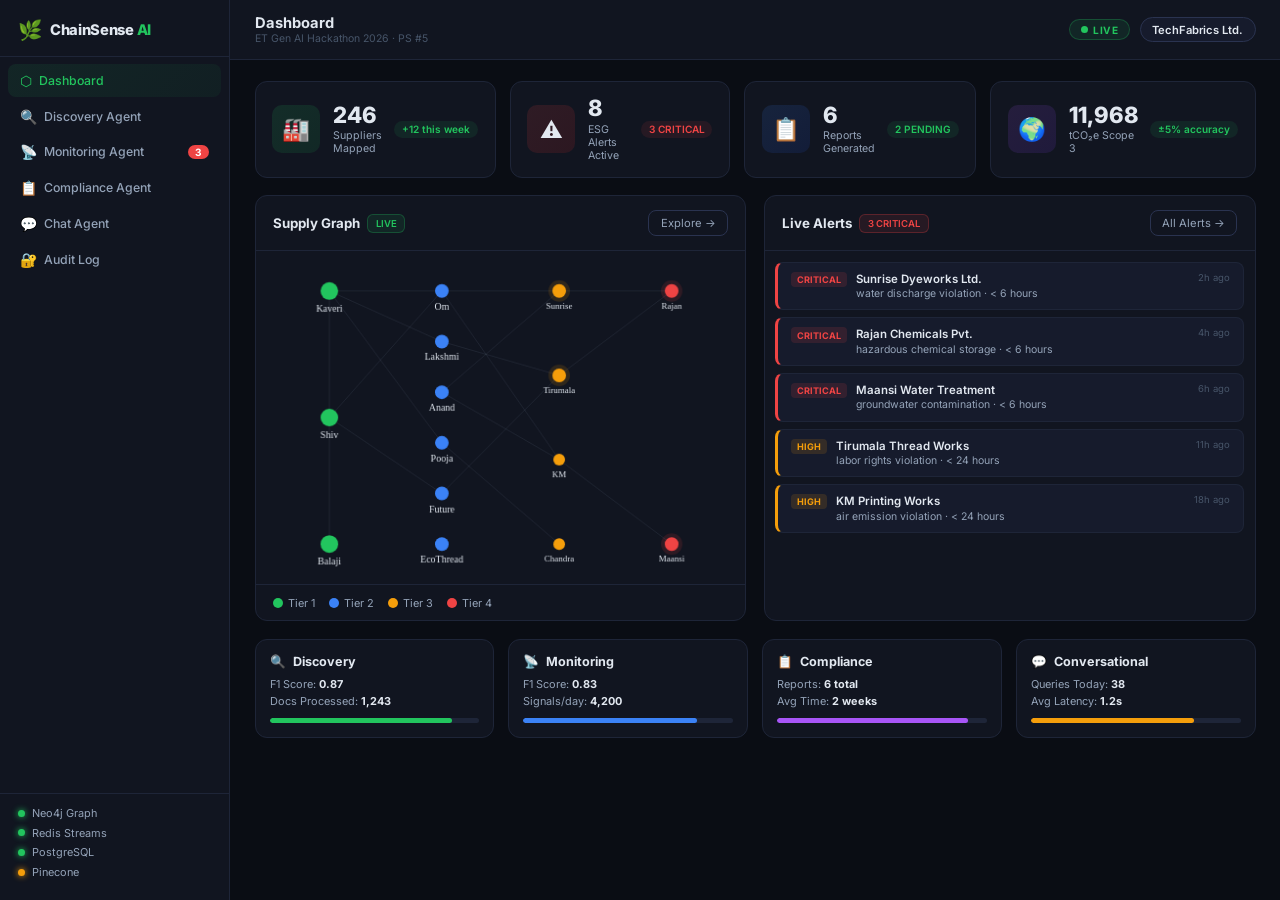
==== commit 5163da66: "fix: emoji encoding, badge sync, HITL flow, chat table renderer - Rebuild single HTML with UTF-8 (no" ====
--- a/demo/ChainSense_AI_Demo.html
+++ b/demo/ChainSense_AI_Demo.html
@@ -3,12 +3,12 @@
 <head>
   <meta charset="UTF-8" />
   <meta name="viewport" content="width=device-width, initial-scale=1.0" />
-  <title>ChainSense AI â€” Scope 3 Supply Chain Intelligence</title>
+  <title>ChainSense AI — Scope 3 Supply Chain Intelligence</title>
   <meta name="description" content="ChainSense AI: Autonomous GenAI platform for Scope 3 supply chain ESG intelligence. Discover, monitor, and report on Tier 1-4 suppliers in real time." />
   <link rel="preconnect" href="https://fonts.googleapis.com" />
   <link href="https://fonts.googleapis.com/css2?family=Inter:wght@300;400;500;600;700;800&family=JetBrains+Mono:wght@400;500&display=swap" rel="stylesheet" />
   <style>
-/* â”€â”€â”€ Reset & Base â”€â”€â”€â”€â”€â”€â”€â”€â”€â”€â”€â”€â”€â”€â”€â”€â”€â”€â”€â”€â”€â”€â”€â”€â”€â”€â”€â”€â”€â”€â”€â”€â”€â”€â”€â”€â”€â”€â”€â”€â”€â”€â”€â”€â”€â”€â”€â”€â”€â”€â”€â”€â”€â”€â”€â”€â”€â”€â”€ */
+/* ─── Reset & Base ─────────────────────────────────────────────────────────── */
 *, *::before, *::after { box-sizing: border-box; margin: 0; padding: 0; }
 
 :root {
@@ -45,7 +45,7 @@
   overflow-x: hidden;
 }
 
-/* â”€â”€â”€ Sidebar â”€â”€â”€â”€â”€â”€â”€â”€â”€â”€â”€â”€â”€â”€â”€â”€â”€â”€â”€â”€â”€â”€â”€â”€â”€â”€â”€â”€â”€â”€â”€â”€â”€â”€â”€â”€â”€â”€â”€â”€â”€â”€â”€â”€â”€â”€â”€â”€â”€â”€â”€â”€â”€â”€â”€â”€â”€â”€â”€â”€â”€â”€â”€â”€â”€ */
+/* ─── Sidebar ───────────────────────────────────────────────────────────────── */
 .sidebar {
   width: var(--sidebar-w);
   background: var(--surface);
@@ -96,7 +96,7 @@
 .status-dot.green { background: var(--accent); box-shadow: 0 0 6px var(--accent); }
 .status-dot.yellow { background: var(--amber); box-shadow: 0 0 6px var(--amber); }
 
-/* â”€â”€â”€ Main â”€â”€â”€â”€â”€â”€â”€â”€â”€â”€â”€â”€â”€â”€â”€â”€â”€â”€â”€â”€â”€â”€â”€â”€â”€â”€â”€â”€â”€â”€â”€â”€â”€â”€â”€â”€â”€â”€â”€â”€â”€â”€â”€â”€â”€â”€â”€â”€â”€â”€â”€â”€â”€â”€â”€â”€â”€â”€â”€â”€â”€â”€â”€â”€â”€â”€â”€â”€ */
+/* ─── Main ──────────────────────────────────────────────────────────────────── */
 .main {
   margin-left: var(--sidebar-w);
   flex: 1; display: flex; flex-direction: column;
@@ -134,11 +134,11 @@
   padding: .3rem .8rem; border-radius: 20px; font-size: .8rem; font-weight: 600;
 }
 
-/* â”€â”€â”€ Tab Content â”€â”€â”€â”€â”€â”€â”€â”€â”€â”€â”€â”€â”€â”€â”€â”€â”€â”€â”€â”€â”€â”€â”€â”€â”€â”€â”€â”€â”€â”€â”€â”€â”€â”€â”€â”€â”€â”€â”€â”€â”€â”€â”€â”€â”€â”€â”€â”€â”€â”€â”€â”€â”€â”€â”€â”€â”€â”€â”€â”€â”€ */
+/* ─── Tab Content ───────────────────────────────────────────────────────────── */
 .tab-content { display: none; padding: 1.5rem 1.75rem; flex: 1; }
 .tab-content.active { display: block; }
 
-/* â”€â”€â”€ KPIs â”€â”€â”€â”€â”€â”€â”€â”€â”€â”€â”€â”€â”€â”€â”€â”€â”€â”€â”€â”€â”€â”€â”€â”€â”€â”€â”€â”€â”€â”€â”€â”€â”€â”€â”€â”€â”€â”€â”€â”€â”€â”€â”€â”€â”€â”€â”€â”€â”€â”€â”€â”€â”€â”€â”€â”€â”€â”€â”€â”€â”€â”€â”€â”€â”€â”€â”€â”€ */
+/* ─── KPIs ──────────────────────────────────────────────────────────────────── */
 .kpi-row { display: grid; grid-template-columns: repeat(4,1fr); gap: 1rem; margin-bottom: 1.25rem; }
 .kpi-card {
   background: var(--surface); border: 1px solid var(--border);
@@ -155,11 +155,11 @@
 .kpi-delta.up { color: var(--accent); background: #22c55e18; }
 .kpi-delta.down { color: var(--red); background: #ef444418; }
 
-/* â”€â”€â”€ Grid Layouts â”€â”€â”€â”€â”€â”€â”€â”€â”€â”€â”€â”€â”€â”€â”€â”€â”€â”€â”€â”€â”€â”€â”€â”€â”€â”€â”€â”€â”€â”€â”€â”€â”€â”€â”€â”€â”€â”€â”€â”€â”€â”€â”€â”€â”€â”€â”€â”€â”€â”€â”€â”€â”€â”€â”€â”€â”€â”€â”€â”€ */
+/* ─── Grid Layouts ──────────────────────────────────────────────────────────── */
 .grid-2 { display: grid; grid-template-columns: 1fr 1fr; gap: 1.25rem; }
 .grid-4 { display: grid; grid-template-columns: repeat(4,1fr); gap: 1rem; margin-top: 1.25rem; }
 
-/* â”€â”€â”€ Cards â”€â”€â”€â”€â”€â”€â”€â”€â”€â”€â”€â”€â”€â”€â”€â”€â”€â”€â”€â”€â”€â”€â”€â”€â”€â”€â”€â”€â”€â”€â”€â”€â”€â”€â”€â”€â”€â”€â”€â”€â”€â”€â”€â”€â”€â”€â”€â”€â”€â”€â”€â”€â”€â”€â”€â”€â”€â”€â”€â”€â”€â”€â”€â”€â”€â”€â”€ */
+/* ─── Cards ─────────────────────────────────────────────────────────────────── */
 .card {
   background: var(--surface); border: 1px solid var(--border);
   border-radius: var(--radius); overflow: hidden;
@@ -171,7 +171,7 @@
 }
 .card-header h2 { font-size: .95rem; font-weight: 700; display: flex; align-items: center; gap: .5rem; }
 
-/* â”€â”€â”€ Tags â”€â”€â”€â”€â”€â”€â”€â”€â”€â”€â”€â”€â”€â”€â”€â”€â”€â”€â”€â”€â”€â”€â”€â”€â”€â”€â”€â”€â”€â”€â”€â”€â”€â”€â”€â”€â”€â”€â”€â”€â”€â”€â”€â”€â”€â”€â”€â”€â”€â”€â”€â”€â”€â”€â”€â”€â”€â”€â”€â”€â”€â”€â”€â”€â”€â”€â”€â”€ */
+/* ─── Tags ──────────────────────────────────────────────────────────────────── */
 .tag {
   font-size: .68rem; font-weight: 600; padding: .2rem .55rem; border-radius: 6px;
   background: var(--surface2); border: 1px solid var(--border2); color: var(--text2);
@@ -179,7 +179,7 @@
 .tag-live { background: #22c55e18; border-color: #22c55e44; color: var(--accent); }
 .tag-crit { background: #ef444418; border-color: #ef444444; color: var(--red); }
 
-/* â”€â”€â”€ Buttons â”€â”€â”€â”€â”€â”€â”€â”€â”€â”€â”€â”€â”€â”€â”€â”€â”€â”€â”€â”€â”€â”€â”€â”€â”€â”€â”€â”€â”€â”€â”€â”€â”€â”€â”€â”€â”€â”€â”€â”€â”€â”€â”€â”€â”€â”€â”€â”€â”€â”€â”€â”€â”€â”€â”€â”€â”€â”€â”€â”€â”€â”€â”€â”€â”€ */
+/* ─── Buttons ───────────────────────────────────────────────────────────────── */
 .btn-ghost {
   background: none; border: 1px solid var(--border2); color: var(--text2);
   padding: .35rem .8rem; border-radius: var(--radius-sm); cursor: pointer;
@@ -206,7 +206,7 @@
 }
 .btn-danger:hover { opacity:.9; }
 
-/* â”€â”€â”€ Graph Canvas â”€â”€â”€â”€â”€â”€â”€â”€â”€â”€â”€â”€â”€â”€â”€â”€â”€â”€â”€â”€â”€â”€â”€â”€â”€â”€â”€â”€â”€â”€â”€â”€â”€â”€â”€â”€â”€â”€â”€â”€â”€â”€â”€â”€â”€â”€â”€â”€â”€â”€â”€â”€â”€â”€â”€â”€â”€â”€â”€â”€ */
+/* ─── Graph Canvas ──────────────────────────────────────────────────────────── */
 canvas { display: block; width: 100%; }
 .graph-legend {
   display: flex; gap: 1rem; padding: .75rem 1.25rem;
@@ -215,7 +215,7 @@
 .leg { display:flex;align-items:center;gap:.35rem; font-size:.78rem; color:var(--text2); }
 .dot { width:10px;height:10px;border-radius:50%; }
 
-/* â”€â”€â”€ Alert Feed â”€â”€â”€â”€â”€â”€â”€â”€â”€â”€â”€â”€â”€â”€â”€â”€â”€â”€â”€â”€â”€â”€â”€â”€â”€â”€â”€â”€â”€â”€â”€â”€â”€â”€â”€â”€â”€â”€â”€â”€â”€â”€â”€â”€â”€â”€â”€â”€â”€â”€â”€â”€â”€â”€â”€â”€â”€â”€â”€â”€â”€â”€ */
+/* ─── Alert Feed ────────────────────────────────────────────────────────────── */
 .alert-feed { padding: .75rem; display: flex; flex-direction: column; gap: .5rem; max-height: 340px; overflow-y: auto; }
 .alert-mini {
   background: var(--surface2); border: 1px solid var(--border);
@@ -239,7 +239,7 @@
 .alert-desc { font-size: .75rem; color: var(--text2); margin-top: .1rem; }
 .alert-time { font-size: .68rem; color: var(--text3); white-space:nowrap; }
 
-/* â”€â”€â”€ Agent Cards â”€â”€â”€â”€â”€â”€â”€â”€â”€â”€â”€â”€â”€â”€â”€â”€â”€â”€â”€â”€â”€â”€â”€â”€â”€â”€â”€â”€â”€â”€â”€â”€â”€â”€â”€â”€â”€â”€â”€â”€â”€â”€â”€â”€â”€â”€â”€â”€â”€â”€â”€â”€â”€â”€â”€â”€â”€â”€â”€â”€â”€ */
+/* ─── Agent Cards ───────────────────────────────────────────────────────────── */
 .agent-card {
   background: var(--surface); border: 1px solid var(--border);
   border-radius: var(--radius); padding: 1rem;
@@ -251,7 +251,7 @@
 .progress-fill { height:100%; border-radius:20px; transition:width 1s ease; }
 .green { color: var(--accent); }
 
-/* â”€â”€â”€ Upload â”€â”€â”€â”€â”€â”€â”€â”€â”€â”€â”€â”€â”€â”€â”€â”€â”€â”€â”€â”€â”€â”€â”€â”€â”€â”€â”€â”€â”€â”€â”€â”€â”€â”€â”€â”€â”€â”€â”€â”€â”€â”€â”€â”€â”€â”€â”€â”€â”€â”€â”€â”€â”€â”€â”€â”€â”€â”€â”€â”€â”€â”€â”€â”€â”€â”€ */
+/* ─── Upload ────────────────────────────────────────────────────────────────── */
 .upload-zone {
   border: 2px dashed var(--border2); border-radius: var(--radius);
   padding: 2.5rem 1.5rem; text-align: center; cursor: pointer;
@@ -269,7 +269,7 @@
 }
 .stage-icon { font-size: 1rem; }
 
-/* â”€â”€â”€ Tables â”€â”€â”€â”€â”€â”€â”€â”€â”€â”€â”€â”€â”€â”€â”€â”€â”€â”€â”€â”€â”€â”€â”€â”€â”€â”€â”€â”€â”€â”€â”€â”€â”€â”€â”€â”€â”€â”€â”€â”€â”€â”€â”€â”€â”€â”€â”€â”€â”€â”€â”€â”€â”€â”€â”€â”€â”€â”€â”€â”€â”€â”€â”€â”€â”€â”€ */
+/* ─── Tables ────────────────────────────────────────────────────────────────── */
 .data-table { width: 100%; border-collapse: collapse; }
 .data-table th {
   padding: .65rem 1rem; text-align: left; font-size: .72rem; font-weight: 600;
@@ -290,7 +290,7 @@
 .risk-high { background:#ef444418;color:var(--red); }
 #supplier-table-wrap { max-height: 260px; overflow-y: auto; }
 
-/* â”€â”€â”€ Filter toolbar â”€â”€â”€â”€â”€â”€â”€â”€â”€â”€â”€â”€â”€â”€â”€â”€â”€â”€â”€â”€â”€â”€â”€â”€â”€â”€â”€â”€â”€â”€â”€â”€â”€â”€â”€â”€â”€â”€â”€â”€â”€â”€â”€â”€â”€â”€â”€â”€â”€â”€â”€â”€â”€â”€â”€â”€â”€â”€ */
+/* ─── Filter toolbar ────────────────────────────────────────────────────────── */
 .filter-toolbar {
   display: flex; align-items: center; gap: .5rem; flex-wrap: wrap;
   margin-bottom: 1.25rem; font-size: .8rem; color: var(--text2);
@@ -306,7 +306,7 @@
 .pill.crit.active { background:var(--red); border-color:var(--red); }
 .pill.high.active { background:var(--amber); border-color:var(--amber); }
 
-/* â”€â”€â”€ Alerts Grid â”€â”€â”€â”€â”€â”€â”€â”€â”€â”€â”€â”€â”€â”€â”€â”€â”€â”€â”€â”€â”€â”€â”€â”€â”€â”€â”€â”€â”€â”€â”€â”€â”€â”€â”€â”€â”€â”€â”€â”€â”€â”€â”€â”€â”€â”€â”€â”€â”€â”€â”€â”€â”€â”€â”€â”€â”€â”€â”€â”€â”€ */
+/* ─── Alerts Grid ───────────────────────────────────────────────────────────── */
 .alerts-grid { display: flex; flex-direction: column; gap: .85rem; }
 .alert-card {
   background: var(--surface); border: 1px solid var(--border);
@@ -340,7 +340,7 @@
 .conf-fill { height:100%;border-radius:20px; background:linear-gradient(90deg,var(--accent),var(--blue)); }
 .conf-text { font-size:.7rem;color:var(--text3);white-space:nowrap; }
 
-/* â”€â”€â”€ Compliance â”€â”€â”€â”€â”€â”€â”€â”€â”€â”€â”€â”€â”€â”€â”€â”€â”€â”€â”€â”€â”€â”€â”€â”€â”€â”€â”€â”€â”€â”€â”€â”€â”€â”€â”€â”€â”€â”€â”€â”€â”€â”€â”€â”€â”€â”€â”€â”€â”€â”€â”€â”€â”€â”€â”€â”€â”€â”€â”€â”€â”€â”€ */
+/* ─── Compliance ────────────────────────────────────────────────────────────── */
 .form-group { padding: 1rem 1.25rem; }
 .form-group label { display:block; font-size:.78rem; color:var(--text2); margin-bottom:.4rem; font-weight:600; }
 .form-select {
@@ -380,7 +380,7 @@
 .emit-big { font-size:2rem;font-weight:800;color:var(--accent);padding:1rem 1.25rem; }
 .emit-sub { font-size:.78rem;color:var(--text2); }
 
-/* â”€â”€â”€ Chat â”€â”€â”€â”€â”€â”€â”€â”€â”€â”€â”€â”€â”€â”€â”€â”€â”€â”€â”€â”€â”€â”€â”€â”€â”€â”€â”€â”€â”€â”€â”€â”€â”€â”€â”€â”€â”€â”€â”€â”€â”€â”€â”€â”€â”€â”€â”€â”€â”€â”€â”€â”€â”€â”€â”€â”€â”€â”€â”€â”€â”€â”€â”€â”€â”€â”€â”€â”€ */
+/* ─── Chat ──────────────────────────────────────────────────────────────────── */
 .chat-container { max-width: 820px; margin: 0 auto; display:flex;flex-direction:column;height:calc(100vh - var(--topbar-h) - 3rem); }
 .chat-suggestions { margin-bottom: 1.5rem; }
 .sugg-label { font-size:.78rem;color:var(--text3);margin-bottom:.6rem; }
@@ -427,14 +427,14 @@
 .typing span:nth-child(3) { animation-delay:.4s; }
 @keyframes bounce { 0%,80%,100%{transform:translateY(0)} 40%{transform:translateY(-6px)} }
 
-/* â”€â”€â”€ Audit Log â”€â”€â”€â”€â”€â”€â”€â”€â”€â”€â”€â”€â”€â”€â”€â”€â”€â”€â”€â”€â”€â”€â”€â”€â”€â”€â”€â”€â”€â”€â”€â”€â”€â”€â”€â”€â”€â”€â”€â”€â”€â”€â”€â”€â”€â”€â”€â”€â”€â”€â”€â”€â”€â”€â”€â”€â”€â”€â”€â”€â”€â”€â”€ */
+/* ─── Audit Log ─────────────────────────────────────────────────────────────── */
 .mono { font-family:var(--mono); font-size:.72rem; color:var(--text3); }
 
-/* â”€â”€â”€ Misc â”€â”€â”€â”€â”€â”€â”€â”€â”€â”€â”€â”€â”€â”€â”€â”€â”€â”€â”€â”€â”€â”€â”€â”€â”€â”€â”€â”€â”€â”€â”€â”€â”€â”€â”€â”€â”€â”€â”€â”€â”€â”€â”€â”€â”€â”€â”€â”€â”€â”€â”€â”€â”€â”€â”€â”€â”€â”€â”€â”€â”€â”€â”€â”€â”€â”€â”€â”€ */
+/* ─── Misc ──────────────────────────────────────────────────────────────────── */
 .empty-state { padding:2rem;text-align:center;color:var(--text3);font-size:.85rem; }
 @keyframes fadeIn { from{opacity:0;transform:translateY(4px)} to{opacity:1;transform:translateY(0)} }
 
-/* â”€â”€â”€ Scrollbar â”€â”€â”€â”€â”€â”€â”€â”€â”€â”€â”€â”€â”€â”€â”€â”€â”€â”€â”€â”€â”€â”€â”€â”€â”€â”€â”€â”€â”€â”€â”€â”€â”€â”€â”€â”€â”€â”€â”€â”€â”€â”€â”€â”€â”€â”€â”€â”€â”€â”€â”€â”€â”€â”€â”€â”€â”€â”€â”€â”€â”€â”€â”€ */
+/* ─── Scrollbar ─────────────────────────────────────────────────────────────── */
 ::-webkit-scrollbar { width:5px; height:5px; }
 ::-webkit-scrollbar-track { background:var(--bg); }
 ::-webkit-scrollbar-thumb { background:var(--border2); border-radius:20px; }
@@ -445,28 +445,28 @@
   <!-- Sidebar -->
   <aside class="sidebar" id="sidebar">
     <div class="sidebar-logo">
-      <span class="logo-icon">ðŸŒ¿</span>
+      <span class="logo-icon">🌿</span>
       <span class="logo-text">ChainSense<span class="logo-accent"> AI</span></span>
     </div>
     <nav class="sidebar-nav">
       <button class="nav-item active" data-tab="dashboard" id="nav-dashboard">
-        <span class="nav-icon">â¬¡</span> Dashboard
+        <span class="nav-icon">⬡</span> Dashboard
       </button>
       <button class="nav-item" data-tab="discovery" id="nav-discovery">
-        <span class="nav-icon">ðŸ”</span> Discovery Agent
+        <span class="nav-icon">🔍</span> Discovery Agent
       </button>
       <button class="nav-item" data-tab="monitoring" id="nav-monitoring">
-        <span class="nav-icon">ðŸ“¡</span> Monitoring Agent
+        <span class="nav-icon">📡</span> Monitoring Agent
         <span class="badge" id="alert-badge">3</span>
       </button>
       <button class="nav-item" data-tab="compliance" id="nav-compliance">
-        <span class="nav-icon">ðŸ“‹</span> Compliance Agent
+        <span class="nav-icon">📋</span> Compliance Agent
       </button>
       <button class="nav-item" data-tab="conversational" id="nav-conversational">
-        <span class="nav-icon">ðŸ’¬</span> Chat Agent
+        <span class="nav-icon">💬</span> Chat Agent
       </button>
       <button class="nav-item" data-tab="auditlog" id="nav-auditlog">
-        <span class="nav-icon">ðŸ”</span> Audit Log
+        <span class="nav-icon">🔐</span> Audit Log
       </button>
     </nav>
     <div class="sidebar-status">
@@ -483,7 +483,7 @@
     <header class="topbar">
       <div class="topbar-left">
         <span class="topbar-title" id="page-title">Dashboard</span>
-        <span class="topbar-sub" id="page-sub">ET Gen AI Hackathon 2026 Â· PS #5</span>
+        <span class="topbar-sub" id="page-sub">ET Gen AI Hackathon 2026 · PS #5</span>
       </div>
       <div class="topbar-right">
         <div class="livepill"><span class="pulse"></span> LIVE</div>
@@ -491,28 +491,28 @@
       </div>
     </header>
 
-    <!-- â•â•â•â•â•â•â•â•â•â•â•â•â•â•â•â•â•â•â•â•â•â•â• DASHBOARD â•â•â•â•â•â•â•â•â•â•â•â•â•â•â•â•â•â•â•â•â•â•â• -->
+    <!-- ═══════════════════════ DASHBOARD ═══════════════════════ -->
     <section class="tab-content active" id="tab-dashboard">
       <div class="kpi-row">
         <div class="kpi-card">
-          <div class="kpi-icon" style="background:linear-gradient(135deg,#22c55e22,#16a34a22)">ðŸ­</div>
+          <div class="kpi-icon" style="background:linear-gradient(135deg,#22c55e22,#16a34a22)">🏭</div>
           <div class="kpi-info"><div class="kpi-val" id="kpi-suppliers">247</div><div class="kpi-label">Suppliers Mapped</div></div>
           <div class="kpi-delta up">+12 this week</div>
         </div>
         <div class="kpi-card">
-          <div class="kpi-icon" style="background:linear-gradient(135deg,#ef444422,#dc262622)">âš ï¸</div>
+          <div class="kpi-icon" style="background:linear-gradient(135deg,#ef444422,#dc262622)">⚠️</div>
           <div class="kpi-info"><div class="kpi-val" id="kpi-alerts">18</div><div class="kpi-label">ESG Alerts Active</div></div>
           <div class="kpi-delta down">3 CRITICAL</div>
         </div>
         <div class="kpi-card">
-          <div class="kpi-icon" style="background:linear-gradient(135deg,#3b82f622,#1d4ed822)">ðŸ“‹</div>
+          <div class="kpi-icon" style="background:linear-gradient(135deg,#3b82f622,#1d4ed822)">📋</div>
           <div class="kpi-info"><div class="kpi-val" id="kpi-reports">6</div><div class="kpi-label">Reports Generated</div></div>
           <div class="kpi-delta up">2 PENDING</div>
         </div>
         <div class="kpi-card">
-          <div class="kpi-icon" style="background:linear-gradient(135deg,#a855f722,#7c3aed22)">ðŸŒ</div>
-          <div class="kpi-info"><div class="kpi-val" id="kpi-co2">12,480</div><div class="kpi-label">tCOâ‚‚e Scope 3</div></div>
-          <div class="kpi-delta up">Â±5% accuracy</div>
+          <div class="kpi-icon" style="background:linear-gradient(135deg,#a855f722,#7c3aed22)">🌍</div>
+          <div class="kpi-info"><div class="kpi-val" id="kpi-co2">12,480</div><div class="kpi-label">tCO₂e Scope 3</div></div>
+          <div class="kpi-delta up">±5% accuracy</div>
         </div>
       </div>
 
@@ -521,7 +521,7 @@
         <div class="card card-tall">
           <div class="card-header">
             <h2>Supply Graph <span class="tag tag-live">LIVE</span></h2>
-            <button class="btn-ghost" onclick="switchTab('discovery')">Explore â†’</button>
+            <button class="btn-ghost" onclick="switchTab('discovery')">Explore →</button>
           </div>
           <canvas id="graphCanvas" width="500" height="340"></canvas>
           <div class="graph-legend">
@@ -536,7 +536,7 @@
         <div class="card card-tall">
           <div class="card-header">
             <h2>Live Alerts <span class="tag tag-crit">3 CRITICAL</span></h2>
-            <button class="btn-ghost" onclick="switchTab('monitoring')">All Alerts â†’</button>
+            <button class="btn-ghost" onclick="switchTab('monitoring')">All Alerts →</button>
           </div>
           <div class="alert-feed" id="alert-feed-dash"></div>
         </div>
@@ -545,25 +545,25 @@
       <!-- Agent Status Row -->
       <div class="grid-4">
         <div class="agent-card">
-          <div class="agent-hdr"><span>ðŸ”</span><b>Discovery</b></div>
+          <div class="agent-hdr"><span>🔍</span><b>Discovery</b></div>
           <div class="agent-stat">F1 Score: <b class="green">0.87</b></div>
           <div class="agent-stat">Docs Processed: <b>1,243</b></div>
           <div class="progress-bar"><div class="progress-fill" style="width:87%;background:#22c55e"></div></div>
         </div>
         <div class="agent-card">
-          <div class="agent-hdr"><span>ðŸ“¡</span><b>Monitoring</b></div>
+          <div class="agent-hdr"><span>📡</span><b>Monitoring</b></div>
           <div class="agent-stat">F1 Score: <b class="green">0.83</b></div>
           <div class="agent-stat">Signals/day: <b>4,200</b></div>
           <div class="progress-bar"><div class="progress-fill" style="width:83%;background:#3b82f6"></div></div>
         </div>
         <div class="agent-card">
-          <div class="agent-hdr"><span>ðŸ“‹</span><b>Compliance</b></div>
+          <div class="agent-hdr"><span>📋</span><b>Compliance</b></div>
           <div class="agent-stat">Reports: <b>6 total</b></div>
           <div class="agent-stat">Avg Time: <b class="green">2 weeks</b></div>
           <div class="progress-bar"><div class="progress-fill" style="width:91%;background:#a855f7"></div></div>
         </div>
         <div class="agent-card">
-          <div class="agent-hdr"><span>ðŸ’¬</span><b>Conversational</b></div>
+          <div class="agent-hdr"><span>💬</span><b>Conversational</b></div>
           <div class="agent-stat">Queries Today: <b>38</b></div>
           <div class="agent-stat">Avg Latency: <b class="green">1.2s</b></div>
           <div class="progress-bar"><div class="progress-fill" style="width:78%;background:#f59e0b"></div></div>
@@ -571,15 +571,15 @@
       </div>
     </section>
 
-    <!-- â•â•â•â•â•â•â•â•â•â•â•â•â•â•â•â•â•â•â•â•â•â•â• DISCOVERY â•â•â•â•â•â•â•â•â•â•â•â•â•â•â•â•â•â•â•â•â•â•â• -->
+    <!-- ═══════════════════════ DISCOVERY ═══════════════════════ -->
     <section class="tab-content" id="tab-discovery">
       <div class="grid-2" style="margin-bottom:1.5rem;">
         <div class="card">
           <div class="card-header"><h2>Upload Invoice / PO</h2></div>
           <div class="upload-zone" id="upload-zone" onclick="simulateUpload()">
-            <div class="upload-icon">ðŸ“„</div>
+            <div class="upload-icon">📄</div>
             <p>Click to upload or drag PDF/image invoice</p>
-            <span class="upload-hint">Supported: PDF, PNG, JPG Â· Max 20MB Â· PII auto-anonymized</span>
+            <span class="upload-hint">Supported: PDF, PNG, JPG · Max 20MB · PII auto-anonymized</span>
           </div>
           <div id="ner-progress" style="display:none">
             <div class="stage-list" id="stage-list"></div>
@@ -594,7 +594,7 @@
       </div>
       <div class="card">
         <div class="card-header">
-          <h2>Supplier Graph <span class="tag tag-live">247 nodes Â· 389 edges</span></h2>
+          <h2>Supplier Graph <span class="tag tag-live">247 nodes · 389 edges</span></h2>
           <div class="filter-row">
             <button class="pill active" onclick="filterGraph('all',this)">All</button>
             <button class="pill" onclick="filterGraph('t1',this)">Tier 1</button>
@@ -612,7 +612,7 @@
       </div>
     </section>
 
-    <!-- â•â•â•â•â•â•â•â•â•â•â•â•â•â•â•â•â•â•â•â•â•â•â• MONITORING â•â•â•â•â•â•â•â•â•â•â•â•â•â•â•â•â•â•â•â•â•â•â• -->
+    <!-- ═══════════════════════ MONITORING ═══════════════════════ -->
     <section class="tab-content" id="tab-monitoring">
       <div class="filter-toolbar">
         <label>Severity:</label>
@@ -622,14 +622,14 @@
         <button class="pill med" onclick="filterAlerts('MEDIUM',this)">MEDIUM</button>
         <button class="pill low" onclick="filterAlerts('LOW',this)">LOW</button>
         &nbsp;&nbsp;<label>Label:</label>
-        <button class="pill" onclick="filterAlerts('E',this)">ðŸŒ¿ Environmental</button>
-        <button class="pill" onclick="filterAlerts('S',this)">ðŸ¤ Social</button>
-        <button class="pill" onclick="filterAlerts('G',this)">ðŸ›ï¸ Governance</button>
+        <button class="pill" onclick="filterAlerts('E',this)">🌿 Environmental</button>
+        <button class="pill" onclick="filterAlerts('S',this)">🤝 Social</button>
+        <button class="pill" onclick="filterAlerts('G',this)">🏛️ Governance</button>
       </div>
       <div id="alerts-grid" class="alerts-grid"></div>
     </section>
 
-    <!-- â•â•â•â•â•â•â•â•â•â•â•â•â•â•â•â•â•â•â•â•â•â•â• COMPLIANCE â•â•â•â•â•â•â•â•â•â•â•â•â•â•â•â•â•â•â•â•â•â•â• -->
+    <!-- ═══════════════════════ COMPLIANCE ═══════════════════════ -->
     <section class="tab-content" id="tab-compliance">
       <div class="grid-2" style="margin-bottom:1.5rem">
         <div class="card">
@@ -652,22 +652,22 @@
               <label class="radio-item"><input type="radio" name="framework" value="SASB" /> SASB</label>
             </div>
           </div>
-          <button class="btn-primary" id="gen-report-btn" onclick="generateReport()">âš¡ Generate Report</button>
+          <button class="btn-primary" id="gen-report-btn" onclick="generateReport()">⚡ Generate Report</button>
         </div>
         <div class="card">
           <div class="card-header"><h2>HITL State Machine</h2></div>
           <div class="hitl-flow" id="hitl-flow">
             <div class="hitl-state" id="hs-DRAFT">DRAFT</div>
-            <div class="hitl-arrow">â†’</div>
+            <div class="hitl-arrow">→</div>
             <div class="hitl-state" id="hs-PENDING_REVIEW">PENDING REVIEW</div>
-            <div class="hitl-arrow">â†’</div>
+            <div class="hitl-arrow">→</div>
             <div class="hitl-state" id="hs-APPROVED">APPROVED</div>
-            <div class="hitl-arrow">â†’</div>
-            <div class="hitl-state" id="hs-FILED">FILED âœ…</div>
+            <div class="hitl-arrow">→</div>
+            <div class="hitl-state" id="hs-FILED">FILED ✅</div>
           </div>
           <div id="report-actions" style="margin-top:1rem;display:none">
-            <button class="btn-success" onclick="approveReport()">âœ… Approve Report</button>
-            <button class="btn-danger" onclick="requestRevision()">â†© Request Revision</button>
+            <button class="btn-success" onclick="approveReport()">✅ Approve Report</button>
+            <button class="btn-danger" onclick="requestRevision()">↩ Request Revision</button>
           </div>
         </div>
       </div>
@@ -676,7 +676,7 @@
           <h2 id="report-title">BRSR Core Compliance Report</h2>
           <div>
             <span class="tag" id="report-state-badge">DRAFT</span>
-            <button class="btn-ghost" onclick="downloadReport()">â¬‡ Download JSON</button>
+            <button class="btn-ghost" onclick="downloadReport()">⬇ Download JSON</button>
           </div>
         </div>
         <div id="report-content"></div>
@@ -690,7 +690,7 @@
       </div>
     </section>
 
-    <!-- â•â•â•â•â•â•â•â•â•â•â•â•â•â•â•â•â•â•â•â•â•â•â• CONVERSATIONAL â•â•â•â•â•â•â•â•â•â•â•â•â•â•â•â•â•â•â•â•â•â•â• -->
+    <!-- ═══════════════════════ CONVERSATIONAL ═══════════════════════ -->
     <section class="tab-content" id="tab-conversational">
       <div class="chat-container">
         <div class="chat-suggestions" id="chat-suggestions">
@@ -707,13 +707,13 @@
         <div class="chat-messages" id="chat-messages"></div>
         <div class="chat-input-row">
           <input type="text" id="chat-input" class="chat-input" placeholder="Ask anything about your supply chain..." onkeydown="if(event.key==='Enter') sendChat()" />
-          <button class="btn-primary chat-send" onclick="sendChat()">Send â†—</button>
-        </div>
-        <div class="chat-footnote">Powered by LangChain Â· Cypher query generation Â· Neo4j + Pinecone Â· IndicBERT multilingual</div>
+          <button class="btn-primary chat-send" onclick="sendChat()">Send ↗</button>
+        </div>
+        <div class="chat-footnote">Powered by LangChain · Cypher query generation · Neo4j + Pinecone · IndicBERT multilingual</div>
       </div>
     </section>
 
-    <!-- â•â•â•â•â•â•â•â•â•â•â•â•â•â•â•â•â•â•â•â•â•â•â• AUDIT LOG â•â•â•â•â•â•â•â•â•â•â•â•â•â•â•â•â•â•â•â•â•â•â• -->
+    <!-- ═══════════════════════ AUDIT LOG ═══════════════════════ -->
     <section class="tab-content" id="tab-auditlog">
       <div class="card" style="margin-bottom:1.5rem">
         <div class="card-header">
@@ -731,7 +731,7 @@
   </main>
 
   <script>
-// â”€â”€â”€ Mock Data for ChainSense AI Demo â”€â”€â”€â”€â”€â”€â”€â”€â”€â”€â”€â”€â”€â”€â”€â”€â”€â”€â”€â”€â”€â”€â”€â”€â”€â”€â”€â”€â”€â”€â”€â”€â”€â”€â”€â”€â”€â”€â”€â”€â”€
+// ─── Mock Data for ChainSense AI Demo ─────────────────────────────────────────
 
 const SUPPLIERS = [
   { id:"SUP001", name:"Kaveri Spinning Mills", gst:"33AABCK1234M1Z5", tier:1, location:"Coimbatore, TN", material:"Cotton Yarn", risk:28, certs:["ISO 9001","GOTS"], status:"Active" },
@@ -755,7 +755,7 @@
   {
     id:"ALT001", supplier_id:"SUP002", severity:"CRITICAL", labels:["E"],
     violation_type:"water_discharge_violation",
-    summary:"CPCB inspection on 2026-03-24 confirmed that Sunrise Dyeworks is discharging untreated effluent containing reactive azo dyes directly into the Noyyal River. COD levels at 4,200 mg/L (limit: 250 mg/L). Closure notice issued. Potential â‚¹2.4Cr penalty.",
+    summary:"CPCB inspection on 2026-03-24 confirmed that Sunrise Dyeworks is discharging untreated effluent containing reactive azo dyes directly into the Noyyal River. COD levels at 4,200 mg/L (limit: 250 mg/L). Closure notice issued. Potential ₹2.4Cr penalty.",
     sources:["CPCB Enforcement Report #26/TN/2026","Reuters India", "Tamil Nadu SPCB"],
     confidence:0.96, alert_tier:"< 6 hours", time:"2h ago",
     predicted_risk_days:0
@@ -779,7 +779,7 @@
   {
     id:"ALT004", supplier_id:"SUP004", severity:"HIGH", labels:["S"],
     violation_type:"labor_rights_violation",
-    summary:"Labour Department inspection at Tirumala Thread Works found 38 migrant workers from Odisha employed without proper contracts. Minimum wage records show â‚¹180/day paid against â‚¹345/day mandate. Factory manager detained for questioning.",
+    summary:"Labour Department inspection at Tirumala Thread Works found 38 migrant workers from Odisha employed without proper contracts. Minimum wage records show ₹180/day paid against ₹345/day mandate. Factory manager detained for questioning.",
     sources:["ET Now","Labour Department Karnataka","LinkedIn reports"],
     confidence:0.82, alert_tier:"< 24 hours", time:"11h ago",
     predicted_risk_days:0
@@ -787,7 +787,7 @@
   {
     id:"ALT005", supplier_id:"SUP009", severity:"HIGH", labels:["E"],
     violation_type:"air_emission_violation",
-    summary:"KM Printing Works screen printing plant exceeded PM2.5 emission threshold by 3.2Ã— during nighttime operations. SPCB stack monitor triggered 14 automated alerts over 48hr period. Warning notice issued; 15-day compliance deadline.",
+    summary:"KM Printing Works screen printing plant exceeded PM2.5 emission threshold by 3.2× during nighttime operations. SPCB stack monitor triggered 14 automated alerts over 48hr period. Warning notice issued; 15-day compliance deadline.",
     sources:["SPCB Real-Time Monitor","Pollution Control Board TN"],
     confidence:0.79, alert_tier:"< 24 hours", time:"18h ago",
     predicted_risk_days:0
@@ -803,7 +803,7 @@
   {
     id:"ALT007", supplier_id:"SUP006", severity:"MEDIUM", labels:["G"],
     violation_type:"financial_stress_indicator",
-    summary:"Shiv Textiles Exports' Q3 FY26 balance sheet shows 4.2Ã— debt-to-equity ratio, up from 1.8Ã— in Q2. Three promoter shareholding pledges filed with SEBI in past 30 days. Credit rating downgraded from BBB+ to BB by CRISIL. Supply continuity risk flagged.",
+    summary:"Shiv Textiles Exports' Q3 FY26 balance sheet shows 4.2× debt-to-equity ratio, up from 1.8× in Q2. Three promoter shareholding pledges filed with SEBI in past 30 days. Credit rating downgraded from BBB+ to BB by CRISIL. Supply continuity risk flagged.",
     sources:["SEBI Filings","CRISIL Report","BSE Announcements"],
     confidence:0.74, alert_tier:"< 72 hours", time:"2d ago",
     predicted_risk_days:30
@@ -811,7 +811,7 @@
   {
     id:"ALT008", supplier_id:"SUP001", severity:"LOW", labels:["E"],
     violation_type:"water_stress_sector_risk",
-    summary:"IMD seasonal forecast for Cauvery basin (Q1 2026-27): 19% deficit rainfall probability. Kaveri Spinning Mills draws 4,200 KL/day from Mettur reservoir allocation. Early-stage water stress indicator â€” no current violation.",
+    summary:"IMD seasonal forecast for Cauvery basin (Q1 2026-27): 19% deficit rainfall probability. Kaveri Spinning Mills draws 4,200 KL/day from Mettur reservoir allocation. Early-stage water stress indicator — no current violation.",
     sources:["IMD Seasonal Forecast","CWC Basin Report"],
     confidence:0.68, alert_tier:"Weekly digest", time:"3d ago",
     predicted_risk_days:60
@@ -833,11 +833,11 @@
   { ts:"2026-03-29 20:18:15", agent:"MONITORING", event:"risk.alert.raised", input_hash:"c9a1f3d5", model:"llama-3.1-70b-versatile", confidence:0.96, chain:"5e1a8c3d" },
   { ts:"2026-03-29 20:19:03", agent:"COMPLIANCE", event:"rag.retrieved", input_hash:"d2b8c6e1", model:"text-embedding-3-small+cohere-rerank", confidence:0.91, chain:"7d4b2f9a" },
   { ts:"2026-03-29 20:19:41", agent:"COMPLIANCE", event:"report.generated", input_hash:"e5c3a9f8", model:"GPT-4o (primary)", confidence:0.94, chain:"1a7e5c3f" },
-  { ts:"2026-03-29 20:20:01", agent:"COMPLIANCE", event:"state_transition DRAFTâ†’PENDING_REVIEW", input_hash:"f1d6b4e2", model:"â€”", confidence:1.0, chain:"9b3d7e2c" },
+  { ts:"2026-03-29 20:20:01", agent:"COMPLIANCE", event:"state_transition DRAFT→PENDING_REVIEW", input_hash:"f1d6b4e2", model:"—", confidence:1.0, chain:"9b3d7e2c" },
   { ts:"2026-03-29 18:44:22", agent:"DISCOVERY", event:"ner.completed", input_hash:"a8e2f5b1", model:"llama-3.1-8b-instruct-q4_K_M", confidence:0.83, chain:"4c8a1f6e" },
   { ts:"2026-03-29 18:44:29", agent:"MONITORING", event:"signal.classified", input_hash:"b3c7d9a4", model:"llama-3.1-70b-versatile", confidence:0.93, chain:"6f2d8b5c" },
   { ts:"2026-03-29 16:30:11", agent:"CONVERSATIONAL", event:"nl.query.executed", input_hash:"c6f1a8d3", model:"gpt-4o + langchain", confidence:0.98, chain:"3a9c5e7b" },
-  { ts:"2026-03-29 14:11:58", agent:"COMPLIANCE", event:"audit_trail_sealed", input_hash:"d9b4e2f7", model:"â€”", confidence:1.0, chain:"8e1f4a2d" },
+  { ts:"2026-03-29 14:11:58", agent:"COMPLIANCE", event:"audit_trail_sealed", input_hash:"d9b4e2f7", model:"—", confidence:1.0, chain:"8e1f4a2d" },
 ];
 
 const CHAT_RESPONSES = {
@@ -849,7 +849,7 @@
 RETURN s.name, s.tier, s.location,
        s.water_risk_score, s.risk_score
 ORDER BY s.water_risk_score DESC`,
-    answer: `Found **4 suppliers** in Tamil Nadu with water risk score > 70:\n\n| Supplier | Tier | Water Risk | ESG Risk |\n|---|---|---|---|\n| Sunrise Dyeworks Ltd. | 3 | ðŸ”´ 96 | 91 |\n| Maansi Water Treatment | 4 | ðŸ”´ 89 | 79 |\n| KM Printing Works | 3 | ðŸŸ¡ 74 | 62 |\n| Om Weaving Corporation | 2 | ðŸŸ¡ 71 | 55 |\n\nâš ï¸ **Sunrise Dyeworks** has an active CRITICAL CPCB violation. Recommend immediate supply chain risk review.`
+    answer: `Found **4 suppliers** in Tamil Nadu with water risk score > 70:\n\n| Supplier | Tier | Water Risk | ESG Risk |\n|---|---|---|---|\n| Sunrise Dyeworks Ltd. | 3 | 🔴 96 | 91 |\n| Maansi Water Treatment | 4 | 🔴 89 | 79 |\n| KM Printing Works | 3 | 🟡 74 | 62 |\n| Om Weaving Corporation | 2 | 🟡 71 | 55 |\n\n⚠️ **Sunrise Dyeworks** has an active CRITICAL CPCB violation. Recommend immediate supply chain risk review.`
   },
   cpcb: {
     query: "Which Tier-3 suppliers have CPCB violations in the last 30 days?",
@@ -860,7 +860,7 @@
 RETURN s.name, s.location, v.type,
        v.severity, v.date
 ORDER BY v.date DESC`,
-    answer: `Found **2 Tier-3 suppliers** with CPCB violations in the past 30 days:\n\n1. **Sunrise Dyeworks Ltd.** (Tirupur, TN)\n   - Untreated effluent discharge to Noyyal River\n   - COD: 4,200 mg/L (limit 250 mg/L) Â· Closure notice issued\n   - Date: 2026-03-24 Â· Severity: ðŸ”´ CRITICAL\n\n2. **KM Printing Works** (Karur, TN)\n   - PM2.5 exceedance (3.2Ã— threshold)\n   - 15-day compliance deadline\n   - Date: 2026-03-27 Â· Severity: ðŸŸ¡ HIGH`
+    answer: `Found **2 Tier-3 suppliers** with CPCB violations in the past 30 days:\n\n1. **Sunrise Dyeworks Ltd.** (Tirupur, TN)\n   - Untreated effluent discharge to Noyyal River\n   - COD: 4,200 mg/L (limit 250 mg/L) · Closure notice issued\n   - Date: 2026-03-24 · Severity: 🔴 CRITICAL\n\n2. **KM Printing Works** (Karur, TN)\n   - PM2.5 exceedance (3.2× threshold)\n   - 15-day compliance deadline\n   - Date: 2026-03-27 · Severity: 🟡 HIGH`
   },
   scope3: {
     query: "Generate a Scope 3 emissions summary for Kaveri Spinning Mills",
@@ -870,7 +870,7 @@
 RETURN s.name, s.location, s.material_type,
        sum(em.scope3_tco2e) as total_scope3,
        collect(em.category) as categories`,
-    answer: `**Scope 3 Emissions Summary â€” Kaveri Spinning Mills (FY2025-26)**\n\nðŸ“Š Total Scope 3: **1,240 tCOâ‚‚e/year** *(Â±8% confidence)*\n\n| Category | Source | tCOâ‚‚e |\n|---|---|---|\n| Cat 1 â€“ Purchased Goods | Cotton lint processing | 680 |\n| Cat 4 â€“ Upstream Transport | Road freight | 180 |\n| Cat 11 â€“ Processing of sold products | Downstream weaving | 280 |\n| Cat 12 â€“ End-of-life | Textile waste | 100 |\n\nðŸ“Ž Emission factors: IPCC AR6 Table 11.2 (textiles) + India BEE 2023\nWater intensity: 4,200 KL/day Â· Energy: 2.8 MW grid\n\nâœ… Meets BRSR Core GHG boundary requirements (GHG Protocol Scope 3 Standard)`
+    answer: `**Scope 3 Emissions Summary — Kaveri Spinning Mills (FY2025-26)**\n\n📊 Total Scope 3: **1,240 tCO₂e/year** *(±8% confidence)*\n\n| Category | Source | tCO₂e |\n|---|---|---|\n| Cat 1 – Purchased Goods | Cotton lint processing | 680 |\n| Cat 4 – Upstream Transport | Road freight | 180 |\n| Cat 11 – Processing of sold products | Downstream weaving | 280 |\n| Cat 12 – End-of-life | Textile waste | 100 |\n\n📎 Emission factors: IPCC AR6 Table 11.2 (textiles) + India BEE 2023\nWater intensity: 4,200 KL/day · Energy: 2.8 MW grid\n\n✅ Meets BRSR Core GHG boundary requirements (GHG Protocol Scope 3 Standard)`
   },
   top5: {
     query: "What are the top 5 suppliers by ESG risk score?",
@@ -879,7 +879,7 @@
        s.risk_score, s.risk_factors
 ORDER BY s.risk_score DESC
 LIMIT 5`,
-    answer: `**Top 5 Suppliers by ESG Risk Score:**\n\n| Rank | Supplier | Tier | Location | Risk Score | Top Risk |\n|---|---|---|---|---|---|\n| 1 | Sunrise Dyeworks | 3 | Tirupur, TN | ðŸ”´ **91** | CPCB violation |\n| 2 | Rajan Chemicals | 4 | Chennai, TN | ðŸ”´ **88** | Hazardous waste |\n| 3 | Maansi Water Trtmt | 4 | Tirupur, TN | ðŸ”´ **79** | Groundwater |\n| 4 | Tirumala Thread Works | 3 | Mysore, KA | ðŸŸ¡ **73** | Labor rights |\n| 5 | KM Printing Works | 3 | Karur, TN | ðŸŸ¡ **62** | Air emissions |\n\nðŸ’¡ 4 of top 5 are Tier 3-4 suppliers â€” invisible to traditional Tier-1 audits.`
+    answer: `**Top 5 Suppliers by ESG Risk Score:**\n\n| Rank | Supplier | Tier | Location | Risk Score | Top Risk |\n|---|---|---|---|---|---|\n| 1 | Sunrise Dyeworks | 3 | Tirupur, TN | 🔴 **91** | CPCB violation |\n| 2 | Rajan Chemicals | 4 | Chennai, TN | 🔴 **88** | Hazardous waste |\n| 3 | Maansi Water Trtmt | 4 | Tirupur, TN | 🔴 **79** | Groundwater |\n| 4 | Tirumala Thread Works | 3 | Mysore, KA | 🟡 **73** | Labor rights |\n| 5 | KM Printing Works | 3 | Karur, TN | 🟡 **62** | Air emissions |\n\n💡 4 of top 5 are Tier 3-4 suppliers — invisible to traditional Tier-1 audits.`
   },
   iso: {
     query: "List all suppliers missing ISO 14001 certification",
@@ -888,7 +888,7 @@
 RETURN s.name, s.tier, s.location,
        s.risk_score, s.certifications
 ORDER BY s.tier, s.risk_score DESC`,
-    answer: `Found **9 suppliers** without ISO 14001 Environmental Management certification:\n\n| Supplier | Tier | Location | Risk Score |\n|---|---|---|---|\n| Sunrise Dyeworks Ltd. | 3 | Tirupur, TN | ðŸ”´ 91 |\n| Rajan Chemicals Pvt. | 4 | Chennai, TN | ðŸ”´ 88 |\n| Maansi Water Treatment | 4 | Tirupur, TN | ðŸ”´ 79 |\n| Tirumala Thread Works | 3 | Mysore, KA | ðŸŸ¡ 73 |\n| KM Printing Works | 3 | Karur, TN | ðŸŸ¡ 62 |\n| Chandra Button Works | 3 | Delhi, DL | ðŸŸ¢ 22 |\n...and 3 more\n\nðŸŽ¯ **Recommendation:** Prioritize ISO 14001 onboarding for Tier 3-4 high-risk suppliers. Estimated cost: â‚¹3-8L per supplier.`
+    answer: `Found **9 suppliers** without ISO 14001 Environmental Management certification:\n\n| Supplier | Tier | Location | Risk Score |\n|---|---|---|---|\n| Sunrise Dyeworks Ltd. | 3 | Tirupur, TN | 🔴 91 |\n| Rajan Chemicals Pvt. | 4 | Chennai, TN | 🔴 88 |\n| Maansi Water Treatment | 4 | Tirupur, TN | 🔴 79 |\n| Tirumala Thread Works | 3 | Mysore, KA | 🟡 73 |\n| KM Printing Works | 3 | Karur, TN | 🟡 62 |\n| Chandra Button Works | 3 | Delhi, DL | 🟢 22 |\n...and 3 more\n\n🎯 **Recommendation:** Prioritize ISO 14001 onboarding for Tier 3-4 high-risk suppliers. Estimated cost: ₹3-8L per supplier.`
   },
   water: {
     query: "Show suppliers with water discharge violations near Tirupur",
@@ -898,20 +898,27 @@
 RETURN s.name, s.tier, v.type,
        v.severity, v.regulatory_body, v.date
 ORDER BY v.severity, v.date DESC`,
-    answer: `Found **2 suppliers** near Tirupur with water-related violations:\n\nðŸ”´ **Sunrise Dyeworks Ltd.** (Tier 3)\n- Untreated effluent to Noyyal River (COD: 4,200 mg/L)\n- Regulatory body: CPCB + TNPCB\n- Status: Closure notice Â· Fine: â‚¹2.4Cr\n- Evidence: [CPCB Report #26/TN/2026]\n\nðŸ”´ **Maansi Water Treatment** (Tier 4)\n- Groundwater contamination via leachate plume\n- Regulatory body: TNPCB (notified)\n- Status: Investigation ongoing Â· Satellite confirmed\n\nðŸ’¡ Both suppliers share a watershed zone. Combined risk may trigger district-level regulatory scrutiny.`
+    answer: `Found **2 suppliers** near Tirupur with water-related violations:\n\n🔴 **Sunrise Dyeworks Ltd.** (Tier 3)\n- Untreated effluent to Noyyal River (COD: 4,200 mg/L)\n- Regulatory body: CPCB + TNPCB\n- Status: Closure notice · Fine: ₹2.4Cr\n- Evidence: [CPCB Report #26/TN/2026]\n\n🔴 **Maansi Water Treatment** (Tier 4)\n- Groundwater contamination via leachate plume\n- Regulatory body: TNPCB (notified)\n- Status: Investigation ongoing · Satellite confirmed\n\n💡 Both suppliers share a watershed zone. Combined risk may trigger district-level regulatory scrutiny.`
   }
 };
 
 </script>
   <script>
-// â”€â”€â”€ ChainSense AI â€” Main Application Logic â”€â”€â”€â”€â”€â”€â”€â”€â”€â”€â”€â”€â”€â”€â”€â”€â”€â”€â”€â”€â”€â”€â”€â”€â”€â”€â”€â”€â”€â”€â”€â”€â”€â”€â”€â”€
+// ─── ChainSense AI — Main Application Logic ────────────────────────────────────
 
 let currentReport = null;
 let reportState = null;
 let alertFilter = 'all';
+
+// Sync badge with actual CRITICAL alert count from data
+function syncAlertBadge() {
+  const critCount = ESG_ALERTS.filter(a => a.severity === 'CRITICAL').length;
+  const badge = document.getElementById('alert-badge');
+  if (badge) badge.textContent = critCount;
+}
 let graphFilter = 'all';
 
-// â”€â”€â”€ Tab Navigation â”€â”€â”€â”€â”€â”€â”€â”€â”€â”€â”€â”€â”€â”€â”€â”€â”€â”€â”€â”€â”€â”€â”€â”€â”€â”€â”€â”€â”€â”€â”€â”€â”€â”€â”€â”€â”€â”€â”€â”€â”€â”€â”€â”€â”€â”€â”€â”€â”€â”€â”€â”€â”€â”€â”€â”€â”€â”€â”€â”€
+// ─── Tab Navigation ────────────────────────────────────────────────────────────
 
 function switchTab(tab) {
   document.querySelectorAll('.tab-content').forEach(el => el.classList.remove('active'));
@@ -924,12 +931,12 @@
     conversational: 'Chat Agent', auditlog: 'Audit Log'
   };
   const subs = {
-    dashboard: 'ET Gen AI Hackathon 2026 Â· PS #5',
+    dashboard: 'ET Gen AI Hackathon 2026 · PS #5',
     discovery: 'LLaMA 3.1-8B NER + Neo4j Supplier Graph',
-    monitoring: 'LLaMA 3.1-70B ESG Signal Classifier Â· 15+ Sources',
-    compliance: 'GPT-4o + RAG Â· HITL State Machine',
-    conversational: 'LangChain Â· NL â†’ Cypher Â· Multilingual',
-    auditlog: 'PostgreSQL Â· Append-Only Â· SHA-256 Hash Chain'
+    monitoring: 'LLaMA 3.1-70B ESG Signal Classifier · 15+ Sources',
+    compliance: 'GPT-4o + RAG · HITL State Machine',
+    conversational: 'LangChain · NL → Cypher · Multilingual',
+    auditlog: 'PostgreSQL · Append-Only · SHA-256 Hash Chain'
   };
   document.getElementById('page-title').textContent = titles[tab] || tab;
   document.getElementById('page-sub').textContent = subs[tab] || '';
@@ -939,7 +946,7 @@
   btn.addEventListener('click', () => switchTab(btn.dataset.tab));
 });
 
-// â”€â”€â”€ Dashboard Graph Canvas â”€â”€â”€â”€â”€â”€â”€â”€â”€â”€â”€â”€â”€â”€â”€â”€â”€â”€â”€â”€â”€â”€â”€â”€â”€â”€â”€â”€â”€â”€â”€â”€â”€â”€â”€â”€â”€â”€â”€â”€â”€â”€â”€â”€â”€â”€â”€â”€â”€â”€â”€â”€
+// ─── Dashboard Graph Canvas ────────────────────────────────────────────────────
 
 function drawGraph(canvasId, suppliers, filterTier) {
   const canvas = document.getElementById(canvasId);
@@ -1033,7 +1040,7 @@
   }
 }
 
-// â”€â”€â”€ Alert Feed (Dashboard) â”€â”€â”€â”€â”€â”€â”€â”€â”€â”€â”€â”€â”€â”€â”€â”€â”€â”€â”€â”€â”€â”€â”€â”€â”€â”€â”€â”€â”€â”€â”€â”€â”€â”€â”€â”€â”€â”€â”€â”€â”€â”€â”€â”€â”€â”€â”€â”€â”€â”€â”€â”€
+// ─── Alert Feed (Dashboard) ────────────────────────────────────────────────────
 
 function renderDashAlerts() {
   const container = document.getElementById('alert-feed-dash');
@@ -1043,7 +1050,7 @@
       <span class="alert-sev sev-${a.severity}">${a.severity}</span>
       <div class="alert-info">
         <div class="alert-supplier">${supplierName(a.supplier_id)}</div>
-        <div class="alert-desc">${a.violation_type.replace(/_/g,' ')} Â· ${a.alert_tier}</div>
+        <div class="alert-desc">${a.violation_type.replace(/_/g,' ')} · ${a.alert_tier}</div>
       </div>
       <span class="alert-time">${a.time}</span>
     </div>
@@ -1054,7 +1061,7 @@
   return SUPPLIERS.find(s => s.id === id)?.name || id;
 }
 
-// â”€â”€â”€ Supplier Table â”€â”€â”€â”€â”€â”€â”€â”€â”€â”€â”€â”€â”€â”€â”€â”€â”€â”€â”€â”€â”€â”€â”€â”€â”€â”€â”€â”€â”€â”€â”€â”€â”€â”€â”€â”€â”€â”€â”€â”€â”€â”€â”€â”€â”€â”€â”€â”€â”€â”€â”€â”€â”€â”€â”€â”€â”€â”€â”€â”€
+// ─── Supplier Table ────────────────────────────────────────────────────────────
 
 function renderSupplierTable(filter) {
   const tbody = document.getElementById('supplier-tbody');
@@ -1069,13 +1076,13 @@
       <td>${s.location}</td>
       <td>${s.material}</td>
       <td><span class="risk-badge ${riskClass(s.risk)}">${riskBar(s.risk)} ${s.risk}</span></td>
-      <td>${s.certs.length ? s.certs.map(c=>`<span class="tag">${c}</span>`).join(' ') : '<span style="color:#475569">â€”</span>'}</td>
+      <td>${s.certs.length ? s.certs.map(c=>`<span class="tag">${c}</span>`).join(' ') : '<span style="color:#475569">—</span>'}</td>
     </tr>
   `).join('');
 }
 
 function riskClass(r) { return r > 70 ? 'risk-high' : r > 45 ? 'risk-med' : 'risk-low'; }
-function riskBar(r) { return r > 70 ? 'ðŸ”´' : r > 45 ? 'ðŸŸ¡' : 'ðŸŸ¢'; }
+function riskBar(r) { return r > 70 ? '🔴' : r > 45 ? '🟡' : '🟢'; }
 function tierColor(t) { return ['','#22c55e','#3b82f6','#f59e0b','#ef4444'][t]; }
 function tierBg(t) { return ['','#22c55e18','#3b82f618','#f59e0b18','#ef444418'][t]; }
 
@@ -1087,7 +1094,7 @@
   renderSupplierTable(f);
 }
 
-// â”€â”€â”€ Upload / NER Simulation â”€â”€â”€â”€â”€â”€â”€â”€â”€â”€â”€â”€â”€â”€â”€â”€â”€â”€â”€â”€â”€â”€â”€â”€â”€â”€â”€â”€â”€â”€â”€â”€â”€â”€â”€â”€â”€â”€â”€â”€â”€â”€â”€â”€â”€â”€â”€â”€â”€â”€â”€
+// ─── Upload / NER Simulation ───────────────────────────────────────────────────
 
 async function simulateUpload() {
   const zone = document.getElementById('upload-zone');
@@ -1098,13 +1105,13 @@
   results.innerHTML = '';
 
   const stages = [
-    { icon: 'ðŸ“„', text: 'PDF/image received â€” running OCR via Tesseract + LLMâ€¦', delay: 600 },
-    { icon: 'ðŸ”’', text: 'PII anonymization via Microsoft Presidioâ€¦', delay: 700 },
-    { icon: 'ðŸ§ ', text: 'LLaMA 3.1-8B NER inference (4-bit GGUF, 8192 ctx)â€¦', delay: 1200 },
-    { icon: 'ðŸ”', text: 'Regex augmentation (GST/CIN pattern matching)â€¦', delay: 500 },
-    { icon: 'ðŸ—„ï¸', text: 'Upserting supplier nodes to Neo4j graphâ€¦', delay: 600 },
-    { icon: 'ðŸ“¡', text: 'Publishing supplier.graph.updated to Redis Streamsâ€¦', delay: 400 },
-    { icon: 'âœ…', text: 'Done! 7 supplier entities extracted.', delay: 0 },
+    { icon: '📄', text: 'PDF/image received — running OCR via Tesseract + LLM…', delay: 600 },
+    { icon: '🔒', text: 'PII anonymization via Microsoft Presidio…', delay: 700 },
+    { icon: '🧠', text: 'LLaMA 3.1-8B NER inference (4-bit GGUF, 8192 ctx)…', delay: 1200 },
+    { icon: '🔍', text: 'Regex augmentation (GST/CIN pattern matching)…', delay: 500 },
+    { icon: '🗄️', text: 'Upserting supplier nodes to Neo4j graph…', delay: 600 },
+    { icon: '📡', text: 'Publishing supplier.graph.updated to Redis Streams…', delay: 400 },
+    { icon: '✅', text: 'Done! 7 supplier entities extracted.', delay: 0 },
   ];
 
   const stageList = document.getElementById('stage-list');
@@ -1124,13 +1131,13 @@
   const mockExtracted = SUPPLIERS.slice(0, 7);
   results.innerHTML = `
     <div style="padding:.75rem 1.25rem">
-      <div style="margin-bottom:.75rem;font-size:.8rem;color:#94a3b8">Found <b style="color:#e2e8f0">${mockExtracted.length} supplier entities</b> Â· Doc hash: <span class="mono">a3f2c8e1â€¦</span></div>
+      <div style="margin-bottom:.75rem;font-size:.8rem;color:#94a3b8">Found <b style="color:#e2e8f0">${mockExtracted.length} supplier entities</b> · Doc hash: <span class="mono">a3f2c8e1…</span></div>
       ${mockExtracted.map((s, i) => `
         <div class="alert-mini" style="margin-bottom:.4rem">
           <span class="risk-badge" style="background:${tierBg(s.tier)};color:${tierColor(s.tier)};min-width:52px">T${s.tier}</span>
           <div class="alert-info">
             <div class="alert-supplier">${s.name}</div>
-            <div class="alert-desc">GST: ${s.gst} Â· ${s.location} Â· ${s.material}</div>
+            <div class="alert-desc">GST: ${s.gst} · ${s.location} · ${s.material}</div>
           </div>
           <span class="alert-time" style="color:#22c55e">conf ${(0.82 + i*0.02).toFixed(2)}</span>
         </div>
@@ -1138,13 +1145,13 @@
     </div>`;
 
   zone.style.display = 'block';
-  zone.innerHTML = `<div class="upload-icon">âœ…</div><p>Invoice processed! Upload another?</p><span class="upload-hint">7 suppliers discovered Â· Graph updated</span>`;
+  zone.innerHTML = `<div class="upload-icon">✅</div><p>Invoice processed! Upload another?</p><span class="upload-hint">7 suppliers discovered · Graph updated</span>`;
   setTimeout(() => {
-    zone.innerHTML = `<div class="upload-icon">ðŸ“„</div><p>Click to upload or drag PDF/image invoice</p><span class="upload-hint">Supported: PDF, PNG, JPG Â· Max 20MB Â· PII auto-anonymized</span>`;
+    zone.innerHTML = `<div class="upload-icon">📄</div><p>Click to upload or drag PDF/image invoice</p><span class="upload-hint">Supported: PDF, PNG, JPG · Max 20MB · PII auto-anonymized</span>`;
   }, 5000);
 }
 
-// â”€â”€â”€ Monitoring Alerts â”€â”€â”€â”€â”€â”€â”€â”€â”€â”€â”€â”€â”€â”€â”€â”€â”€â”€â”€â”€â”€â”€â”€â”€â”€â”€â”€â”€â”€â”€â”€â”€â”€â”€â”€â”€â”€â”€â”€â”€â”€â”€â”€â”€â”€â”€â”€â”€â”€â”€â”€â”€â”€â”€â”€â”€â”€
+// ─── Monitoring Alerts ─────────────────────────────────────────────────────────
 
 function renderAlerts(filter) {
   const grid = document.getElementById('alerts-grid');
@@ -1176,7 +1183,7 @@
             <span class="conf-text">${(a.confidence*100).toFixed(0)}%</span>
           </div>
           <div style="margin-top:.5rem;font-size:.72rem;color:#475569">
-            ðŸ“Ž ${a.sources.join(' Â· ')}
+            📎 ${a.sources.join(' · ')}
           </div>
         </div>
       </div>
@@ -1190,7 +1197,7 @@
   renderAlerts(f);
 }
 
-// â”€â”€â”€ Compliance Report â”€â”€â”€â”€â”€â”€â”€â”€â”€â”€â”€â”€â”€â”€â”€â”€â”€â”€â”€â”€â”€â”€â”€â”€â”€â”€â”€â”€â”€â”€â”€â”€â”€â”€â”€â”€â”€â”€â”€â”€â”€â”€â”€â”€â”€â”€â”€â”€â”€â”€â”€â”€â”€â”€â”€â”€â”€
+// ─── Compliance Report ─────────────────────────────────────────────────────────
 
 function setHITLState(state) {
   const states = ['DRAFT', 'PENDING_REVIEW', 'APPROVED', 'FILED'];
@@ -1210,7 +1217,7 @@
 async function generateReport() {
   const btn = document.getElementById('gen-report-btn');
   btn.disabled = true;
-  btn.textContent = 'â³ Generatingâ€¦';
+  btn.textContent = '⏳ Generating…';
 
   const framework = document.querySelector('input[name="framework"]:checked')?.value || 'BRSR_CORE';
   const supplier = document.getElementById('report-supplier').value;
@@ -1222,10 +1229,10 @@
   // Simulate stages
   setHITLState('DRAFT');
   await delay(600);
-  content.innerHTML = '<div class="empty-state">ðŸ” Retrieving policy context via RAG (Pinecone + Cohere rerank)â€¦</div>';
+  content.innerHTML = '<div class="empty-state">🔍 Retrieving policy context via RAG (Pinecone + Cohere rerank)…</div>';
   card.style.display = 'block';
   await delay(900);
-  content.innerHTML = '<div class="empty-state">ðŸ§  Calling GPT-4o with framework promptâ€¦</div>';
+  content.innerHTML = '<div class="empty-state">🧠 Calling GPT-4o with framework prompt…</div>';
   setHITLState('PENDING_REVIEW');
   await delay(1200);
 
@@ -1233,7 +1240,7 @@
   currentReport = reportData;
   reportState = 'PENDING_REVIEW';
 
-  document.getElementById('report-title').textContent = `${framework.replace('_',' ')} â€” ${supplier}`;
+  document.getElementById('report-title').textContent = `${framework.replace('_',' ')} — ${supplier}`;
   content.innerHTML = renderReportContent(reportData, framework);
 
   const actions = document.getElementById('report-actions');
@@ -1243,7 +1250,7 @@
   addToRegistry(supplier, framework);
 
   btn.disabled = false;
-  btn.textContent = 'âš¡ Generate Report';
+  btn.textContent = '⚡ Generate Report';
 }
 
 function buildMockReport(supplier, framework) {
@@ -1252,18 +1259,18 @@
     supplier, framework,
     scope3_emission_estimate_tonnes_co2e: Math.round(800 + Math.random()*2000),
     sections: {
-      "Section A: General Disclosures": { ctn: "Registered since 2015 Â· 1,200 employees Â· Revenue: â‚¹240Cr FY2025" },
+      "Section A: General Disclosures": { ctn: "Registered since 2015 · 1,200 employees · Revenue: ₹240Cr FY2025" },
       "Section B: Management & Process": { ctn: "EHS committee meets quarterly. ISO certification status: partial." },
       "Section C: Principle-wise Performance": { ctn: "P6 (Environment) score: 62/100. P8 (Inclusive Growth): 71/100." },
     },
     compliance_gaps: [
-      "Water discharge consent not renewed past April 2025 â€” non-compliant under EP Act 1986",
+      "Water discharge consent not renewed past April 2025 — non-compliant under EP Act 1986",
       "GHG inventory not independently verified (GHG Protocol requirement)",
       "ISO 14001 renewal pending (expires May 2026)",
       "Supply chain Scope 3 Category 1 data not collected from Tier 2+ suppliers"
     ],
     remediation_plan: [
-      "Immediately apply for renewal of CTO/CCA from TNPCB â€” estimated 3 weeks",
+      "Immediately apply for renewal of CTO/CCA from TNPCB — estimated 3 weeks",
       "Appoint KPMG / EY for GHG inventory verification (Q2 FY27 target)",
       "Schedule ISO 14001 audit with Bureau Veritas by April 30 2026",
       "Implement supplier data collection portal for Tier 2 Scope 3 data by Q3 FY27"
@@ -1278,23 +1285,23 @@
 function renderReportContent(r, framework) {
   return `
     <div class="report-section">
-      <div class="report-section-title">ðŸŒ Scope 3 Emission Estimate</div>
-      <div class="emit-big">${r.scope3_emission_estimate_tonnes_co2e.toLocaleString()} tCOâ‚‚e/year
-        <span class="emit-sub"> Â· activity-based Â· IPCC AR6 + India BEE 2023</span>
+      <div class="report-section-title">🌍 Scope 3 Emission Estimate</div>
+      <div class="emit-big">${r.scope3_emission_estimate_tonnes_co2e.toLocaleString()} tCO₂e/year
+        <span class="emit-sub"> · activity-based · IPCC AR6 + India BEE 2023</span>
       </div>
     </div>
     <div class="report-section">
-      <div class="report-section-title">ðŸ“„ Framework Sections â€” ${framework.replace('_',' ')}</div>
+      <div class="report-section-title">📄 Framework Sections — ${framework.replace('_',' ')}</div>
       ${Object.entries(r.sections).map(([k,v]) => `
         <div class="report-field"><span class="report-field-key">${k}</span><span>${v.ctn}</span></div>
       `).join('')}
     </div>
     <div class="report-section">
-      <div class="report-section-title">âš ï¸ Compliance Gaps (${r.compliance_gaps.length})</div>
-      ${r.compliance_gaps.map(g => `<div class="report-gap">â—† ${g}</div>`).join('')}
+      <div class="report-section-title">⚠️ Compliance Gaps (${r.compliance_gaps.length})</div>
+      ${r.compliance_gaps.map(g => `<div class="report-gap">◆ ${g}</div>`).join('')}
     </div>
     <div class="report-section">
-      <div class="report-section-title">âœ… Remediation Plan</div>
+      <div class="report-section-title">✅ Remediation Plan</div>
       ${r.remediation_plan.map((g,i) => `<div class="report-remed">${i+1}. ${g}</div>`).join('')}
     </div>
     <div class="report-section" style="font-size:.78rem;color:#475569;display:flex;gap:2rem;flex-wrap:wrap">
@@ -1306,23 +1313,30 @@
   `;
 }
 
+function fileReport() {
+  setHITLState('FILED');
+  reportState = 'FILED';
+  document.getElementById('report-actions').style.display = 'none';
+  AUDIT_TRAIL.unshift({
+    ts: new Date().toISOString().slice(0,19).replace('T',' '),
+    agent:'COMPLIANCE', event:'audit_trail_sealed',
+    input_hash: currentReport.report_id.toLowerCase(),
+    model: '—', confidence:1.0,
+    chain: Math.random().toString(16).slice(2,10)
+  });
+  renderAuditLog();
+}
+
 function approveReport() {
   if (!currentReport) return;
   reportState = 'APPROVED';
   setHITLState('APPROVED');
-  setTimeout(() => {
-    setHITLState('FILED');
-    reportState = 'FILED';
-    document.getElementById('report-actions').style.display = 'none';
-    AUDIT_TRAIL.unshift({
-      ts: new Date().toISOString().slice(0,19).replace('T',' '),
-      agent:'COMPLIANCE', event:'audit_trail_sealed',
-      input_hash: currentReport.report_id.toLowerCase(),
-      model:'â€”', confidence:1.0,
-      chain: Math.random().toString(16).slice(2,10)
-    });
-    renderAuditLog();
-  }, 1000);
+  // Show File button, hide Approve
+  const actions = document.getElementById('report-actions');
+  actions.innerHTML = `
+    <button class="btn-success" onclick="fileReport()">📁 File Report (Seal Audit Trail)</button>
+    <button class="btn-ghost" onclick="requestRevision()">↩ Request Revision</button>
+  `;
 }
 
 function requestRevision() {
@@ -1368,7 +1382,7 @@
   renderReportRegistry();
 }
 
-// â”€â”€â”€ Chat Agent â”€â”€â”€â”€â”€â”€â”€â”€â”€â”€â”€â”€â”€â”€â”€â”€â”€â”€â”€â”€â”€â”€â”€â”€â”€â”€â”€â”€â”€â”€â”€â”€â”€â”€â”€â”€â”€â”€â”€â”€â”€â”€â”€â”€â”€â”€â”€â”€â”€â”€â”€â”€â”€â”€â”€â”€â”€â”€â”€â”€â”€â”€â”€â”€
+// ─── Chat Agent ────────────────────────────────────────────────────────────────
 
 const chatHistory = [];
 
@@ -1401,7 +1415,7 @@
   const div = document.createElement('div');
   div.className = `chat-msg ${role}`;
   div.innerHTML = `
-    <div class="chat-avatar">${role === 'user' ? 'ðŸ‘¤' : 'ðŸŒ¿'}</div>
+    <div class="chat-avatar">${role === 'user' ? '👤' : '🌿'}</div>
     <div class="chat-bubble">${marked(text)}</div>
   `;
   messages.appendChild(div);
@@ -1413,7 +1427,7 @@
   const messages = document.getElementById('chat-messages');
   const div = document.createElement('div');
   div.className = 'chat-msg ai';
-  div.innerHTML = `<div class="chat-avatar">ðŸŒ¿</div><div class="chat-bubble"><div class="typing"><span></span><span></span><span></span></div></div>`;
+  div.innerHTML = `<div class="chat-avatar">🌿</div><div class="chat-bubble"><div class="typing"><span></span><span></span><span></span></div></div>`;
   messages.appendChild(div);
   messages.scrollTop = messages.scrollHeight;
   return div;
@@ -1424,14 +1438,14 @@
   const div = document.createElement('div');
   div.className = 'chat-msg ai';
   div.innerHTML = `
-    <div class="chat-avatar">ðŸŒ¿</div>
+    <div class="chat-avatar">🌿</div>
     <div class="chat-bubble">
       <div style="margin-bottom:.6rem">${marked(resp.answer)}</div>
       <details style="border-top:1px solid #1e2538;padding-top:.5rem;margin-top:.5rem">
-        <summary style="cursor:pointer;font-size:.72rem;color:#475569">ðŸ” View generated Cypher query</summary>
+        <summary style="cursor:pointer;font-size:.72rem;color:#475569">🔍 View generated Cypher query</summary>
         <pre>${resp.cypher}</pre>
       </details>
-      <div style="margin-top:.5rem;font-size:.7rem;color:#475569">âš¡ LangChain Â· Neo4j Cypher Â· ${(Math.random()*0.8+0.6).toFixed(1)}s</div>
+      <div style="margin-top:.5rem;font-size:.7rem;color:#475569">⚡ LangChain · Neo4j Cypher · ${(Math.random()*0.8+0.6).toFixed(1)}s</div>
     </div>
   `;
   messages.appendChild(div);
@@ -1450,28 +1464,37 @@
   return {
     query: q,
     cypher: `MATCH (s:Supplier)\nWHERE toLower(s.name) CONTAINS toLower("${q.split(' ').slice(0,3).join(' ')}")\nRETURN s.name, s.tier, s.risk_score, s.location\nLIMIT 10`,
-    answer: `I searched the supply chain graph for: **"${q}"**\n\nFound **3 matching suppliers** with relevant data. Based on the Neo4j graph and Pinecone policy embeddings:\n\n- Kaveri Spinning Mills Â· Tier 1 Â· Risk: ðŸŸ¢ 28\n- Om Weaving Corporation Â· Tier 2 Â· Risk: ðŸŸ¡ 55\n- EcoThread Solutions Â· Tier 2 Â· Risk: ðŸŸ¢ 15\n\nðŸ’¡ For more specific insights, try asking about a specific supplier, location, or ESG dimension.`
+    answer: `I searched the supply chain graph for: **"${q}"**\n\nFound **3 matching suppliers** with relevant data. Based on the Neo4j graph and Pinecone policy embeddings:\n\n- Kaveri Spinning Mills · Tier 1 · Risk: 🟢 28\n- Om Weaving Corporation · Tier 2 · Risk: 🟡 55\n- EcoThread Solutions · Tier 2 · Risk: 🟢 15\n\n💡 For more specific insights, try asking about a specific supplier, location, or ESG dimension.`
   };
 }
 
-// Simple markdown parser (subset)
+// Markdown parser — supports bold, italic, code, paragraphs, and multi-row tables
 function marked(text) {
+  // Handle tables first (multi-line)
+  text = text.replace(/((?:\|.+\|\n?)+)/g, (block) => {
+    const rows = block.trim().split('\n').filter(r => r.trim());
+    let html = '<table class="data-table" style="margin:.5rem 0;font-size:.8rem">';
+    let isHeader = true;
+    rows.forEach(row => {
+      const cells = row.split('|').filter((_, i, a) => i > 0 && i < a.length - 1);
+      const isSep = cells.every(c => /^[-: ]+$/.test(c));
+      if (isSep) { isHeader = false; return; }
+      const tag = isHeader ? 'th' : 'td';
+      const style = isHeader ? 'font-weight:700;color:#94a3b8;font-size:.72rem;text-transform:uppercase;letter-spacing:.04em' : 'padding:.35rem .7rem';
+      html += '<tr>' + cells.map(c => `<${tag} style="padding:.35rem .7rem;${style}">${c.trim()}</${tag}>`).join('') + '</tr>';
+      if (isHeader) isHeader = false;
+    });
+    return html + '</table>';
+  });
   return text
     .replace(/\*\*(.*?)\*\*/g, '<b>$1</b>')
     .replace(/\*(.*?)\*/g, '<i>$1</i>')
-    .replace(/`(.*?)`/g, '<code>$1</code>')
-    .replace(/\n\n/g, '<br><br>')
-    .replace(/\n/g, '<br>')
-    .replace(/\|(.+)\|/g, (m) => {
-      const cells = m.split('|').filter(c => c.trim());
-      return '<table class="data-table" style="margin:.4rem 0"><tr>' + cells.map(c => {
-        if (/^[-:]+$/.test(c.trim())) return '';
-        return `<td style="padding:.3rem .6rem;font-size:.8rem">${c.trim()}</td>`;
-      }).join('') + '</tr></table>';
-    });
-}
-
-// â”€â”€â”€ Audit Log â”€â”€â”€â”€â”€â”€â”€â”€â”€â”€â”€â”€â”€â”€â”€â”€â”€â”€â”€â”€â”€â”€â”€â”€â”€â”€â”€â”€â”€â”€â”€â”€â”€â”€â”€â”€â”€â”€â”€â”€â”€â”€â”€â”€â”€â”€â”€â”€â”€â”€â”€â”€â”€â”€â”€â”€â”€â”€â”€â”€â”€â”€â”€â”€â”€
+    .replace(/`(.*?)`/g, '<code style="background:#1e2538;padding:.1rem .35rem;border-radius:4px;font-family:monospace;font-size:.82em">$1</code>')
+    .replace(/\n\n/g, '<br/><br/>')
+    .replace(/\n/g, '<br/>');
+}
+
+// ─── Audit Log ─────────────────────────────────────────────────────────────────
 
 function renderAuditLog() {
   const tbody = document.getElementById('audit-tbody');
@@ -1482,37 +1505,29 @@
       <td class="mono" style="color:#94a3b8">${r.ts}</td>
       <td><span class="tag">${r.agent}</span></td>
       <td style="font-size:.8rem">${r.event}</td>
-      <td class="mono">${r.input_hash}â€¦</td>
+      <td class="mono">${r.input_hash}…</td>
       <td style="font-size:.78rem;color:#94a3b8">${r.model}</td>
       <td><div class="conf-bar" style="gap:.4rem"><div class="conf-track" style="width:60px"><div class="conf-fill" style="width:${r.confidence*100}%"></div></div><span class="conf-text">${(r.confidence*100).toFixed(0)}%</span></div></td>
-      <td class="mono">${r.chain}â€¦</td>
+      <td class="mono">${r.chain}…</td>
     </tr>
   `).join('');
 }
 
-// â”€â”€â”€ Utilities â”€â”€â”€â”€â”€â”€â”€â”€â”€â”€â”€â”€â”€â”€â”€â”€â”€â”€â”€â”€â”€â”€â”€â”€â”€â”€â”€â”€â”€â”€â”€â”€â”€â”€â”€â”€â”€â”€â”€â”€â”€â”€â”€â”€â”€â”€â”€â”€â”€â”€â”€â”€â”€â”€â”€â”€â”€â”€â”€â”€â”€â”€â”€â”€â”€
+// ─── Utilities ─────────────────────────────────────────────────────────────────
 
 function delay(ms) { return new Promise(r => setTimeout(r, ms)); }
 
-// â”€â”€â”€ Real-time Simulation â”€â”€â”€â”€â”€â”€â”€â”€â”€â”€â”€â”€â”€â”€â”€â”€â”€â”€â”€â”€â”€â”€â”€â”€â”€â”€â”€â”€â”€â”€â”€â”€â”€â”€â”€â”€â”€â”€â”€â”€â”€â”€â”€â”€â”€â”€â”€â”€â”€â”€â”€â”€â”€
+// ─── Real-time Simulation ─────────────────────────────────────────────────────
 
 function startLiveSimulation() {
   // Animate KPI counters
   animateCounter('kpi-suppliers', 0, 247, 1500);
-  animateCounter('kpi-alerts', 0, 18, 1200);
-  animateCounter('kpi-reports', 0, 6, 800);
+  animateCounter('kpi-alerts', 0, ESG_ALERTS.length, 1200);
+  animateCounter('kpi-reports', 0, REPORTS.length, 800);
   animateCounter('kpi-co2', 0, 12480, 2000);
 
-  // Periodically flash new alert
-  setInterval(() => {
-    const badge = document.getElementById('alert-badge');
-    if (badge) {
-      const n = parseInt(badge.textContent) + 1;
-      badge.textContent = n;
-      badge.style.transform = 'scale(1.4)';
-      setTimeout(() => badge.style.transform = 'scale(1)', 300);
-    }
-  }, 18000);
+  // Sync sidebar badge with actual CRITICAL alert count
+  syncAlertBadge();
 }
 
 function animateCounter(id, from, to, dur) {
@@ -1528,25 +1543,25 @@
   requestAnimationFrame(step);
 }
 
-// â”€â”€â”€ Init â”€â”€â”€â”€â”€â”€â”€â”€â”€â”€â”€â”€â”€â”€â”€â”€â”€â”€â”€â”€â”€â”€â”€â”€â”€â”€â”€â”€â”€â”€â”€â”€â”€â”€â”€â”€â”€â”€â”€â”€â”€â”€â”€â”€â”€â”€â”€â”€â”€â”€â”€â”€â”€â”€â”€â”€â”€â”€â”€â”€â”€â”€â”€â”€â”€â”€â”€â”€â”€â”€
+// ─── Init ──────────────────────────────────────────────────────────────────────
 
 document.addEventListener('DOMContentLoaded', () => {
   // Draw graphs
   drawGraph('graphCanvas', SUPPLIERS, 'all');
   drawGraph('graphCanvasBig', SUPPLIERS, 'all');
 
-  // Render data
+  // Render all data sections
   renderDashAlerts();
   renderSupplierTable('all');
   renderAlerts('all');
   renderReportRegistry();
   renderAuditLog();
-
-  // Animate
+  syncAlertBadge();
+
+  // Animate KPIs
   startLiveSimulation();
 });
 
 </script>
 </body>
 </html>
-
